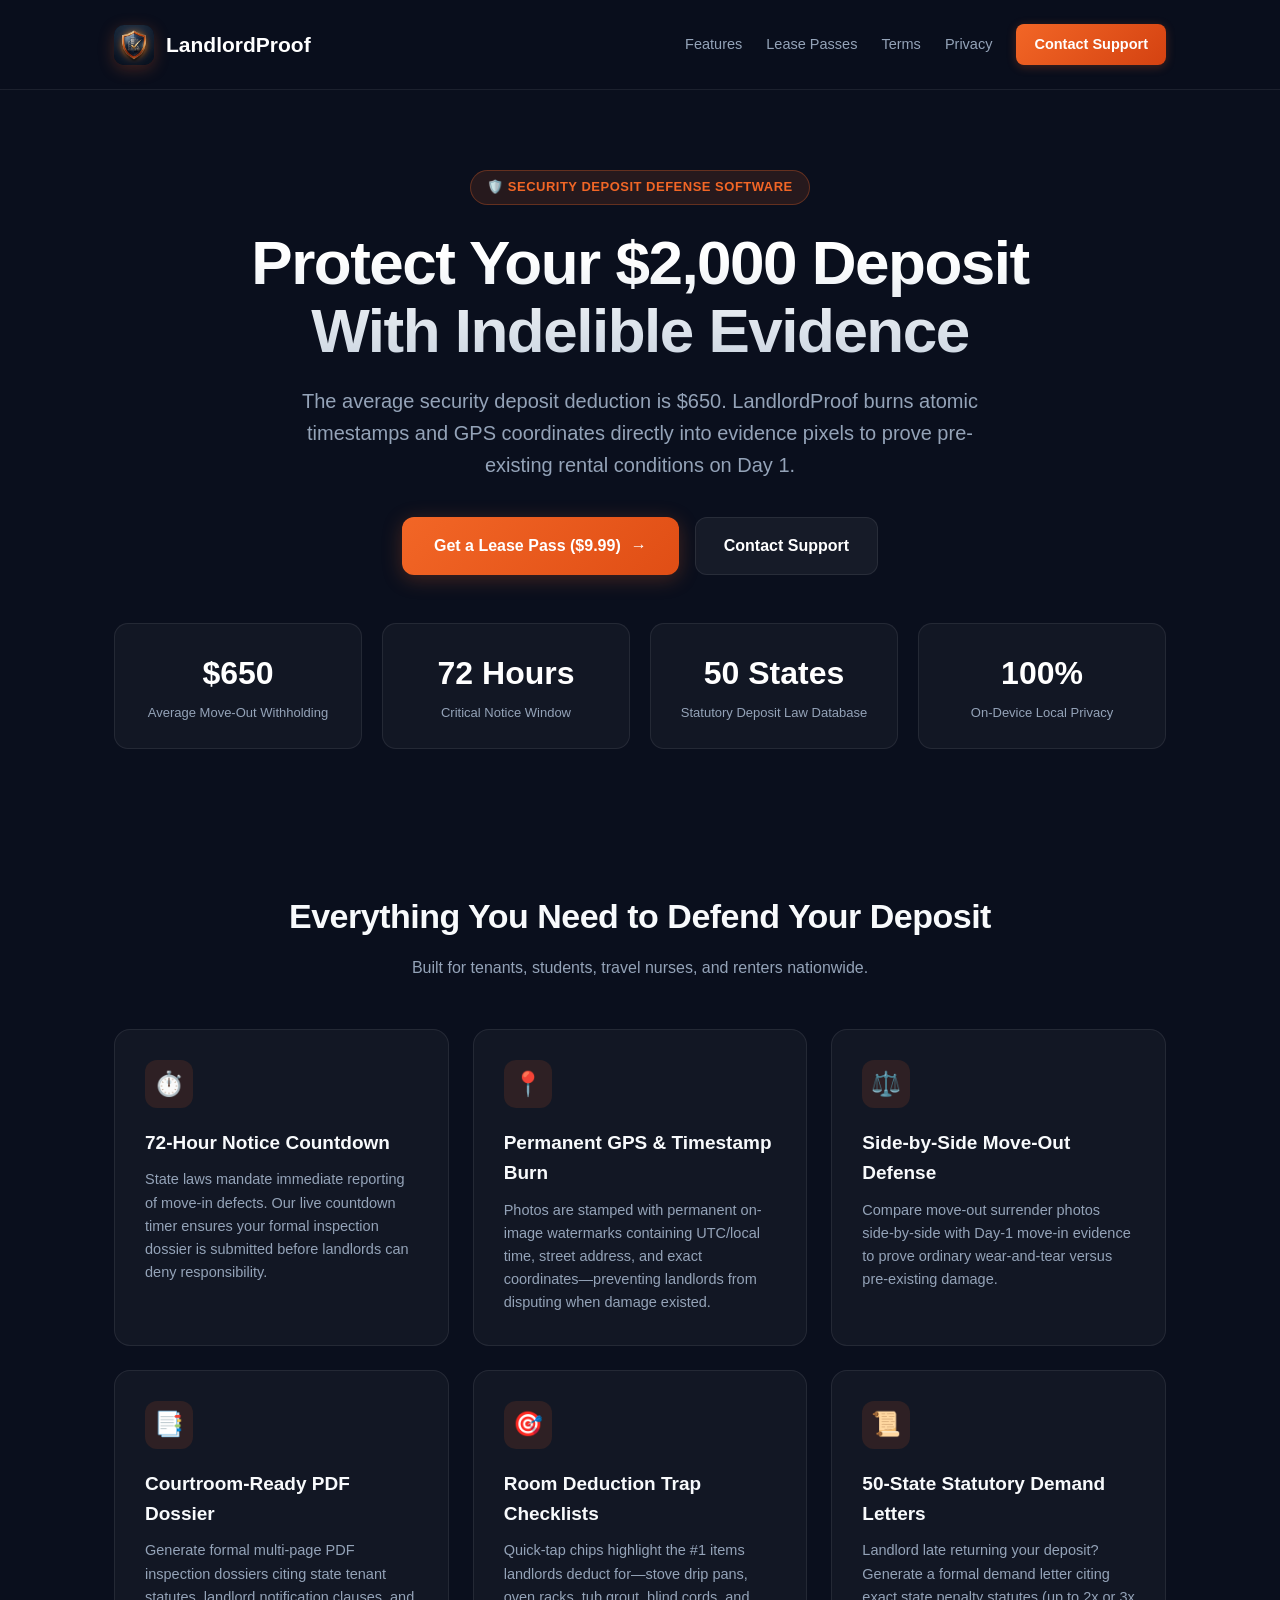
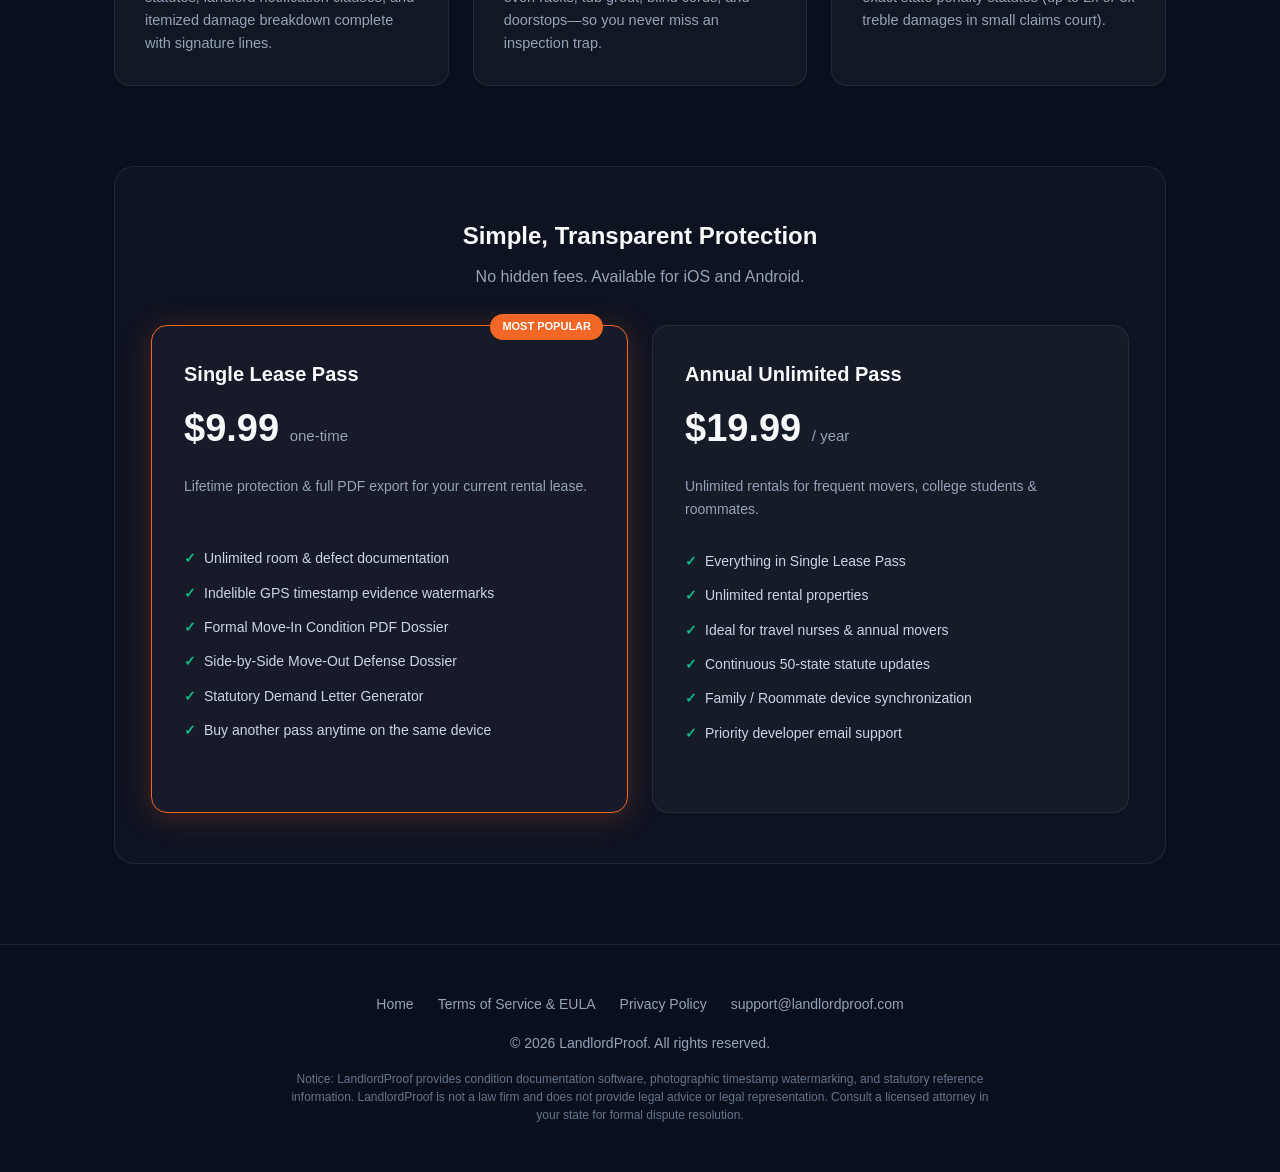
==== index.html @ 370326ea "Launch official LandlordProof website, legal privacy policy, terms of service, and CNAME" ====
<!DOCTYPE html>
<html lang="en">
<head>
  <meta charset="UTF-8">
  <meta name="viewport" content="width=device-width, initial-scale=1.0">
  <title>LandlordProof • Move-In & Move-Out Evidence Vault for Tenants</title>
  <meta name="description" content="Protect your security deposit with tamper-verified GPS timestamp evidence photos, 50-state statutory demand letters, and courtroom-ready PDF dossiers.">
  <link rel="icon" type="image/png" href="assets/icon.png">
  <style>
    :root {
      --bg: #0A0F1D;
      --card-bg: rgba(255, 255, 255, 0.035);
      --card-border: rgba(255, 255, 255, 0.08);
      --accent: #F26626;
      --accent-glow: rgba(242, 102, 38, 0.25);
      --gold: #F59E0B;
      --success: #10B981;
      --text: #F8FAFC;
      --text-muted: #94A3B8;
    }
    * { box-sizing: border-box; margin: 0; padding: 0; }
    body {
      font-family: -apple-system, BlinkMacSystemFont, "Segoe UI", Roboto, Helvetica, Arial, sans-serif;
      background: var(--bg);
      color: var(--text);
      line-height: 1.6;
      min-height: 100vh;
      overflow-x: hidden;
    }
    .container { max-width: 1100px; margin: 0 auto; padding: 0 24px; }
    
    /* Navigation */
    header {
      padding: 24px 0;
      border-bottom: 1px solid var(--card-border);
      position: sticky;
      top: 0;
      background: rgba(10, 15, 29, 0.85);
      backdrop-filter: blur(16px);
      z-index: 100;
    }
    .nav { display: flex; align-items: center; justify-content: space-between; }
    .logo-container { display: flex; align-items: center; gap: 12px; text-decoration: none; color: #fff; font-weight: 800; font-size: 21px; }
    .logo-img { width: 40px; height: 40px; border-radius: 10px; box-shadow: 0 4px 16px var(--accent-glow); }
    .nav-links { display: flex; align-items: center; gap: 24px; }
    .nav-links a { color: var(--text-muted); text-decoration: none; font-size: 14.5px; font-weight: 500; transition: color 0.2s; }
    .nav-links a:hover { color: #fff; }
    .nav-cta {
      background: linear-gradient(135deg, var(--accent), #D44211);
      color: #fff !important;
      padding: 9px 18px;
      border-radius: 8px;
      font-weight: 700 !important;
      box-shadow: 0 2px 10px var(--accent-glow);
    }
    
    /* Hero */
    .hero {
      padding: 80px 0 60px;
      text-align: center;
      position: relative;
    }
    .hero-badge {
      display: inline-flex;
      align-items: center;
      gap: 8px;
      background: rgba(242, 102, 38, 0.12);
      border: 1px solid rgba(242, 102, 38, 0.3);
      color: var(--accent);
      padding: 6px 16px;
      border-radius: 20px;
      font-size: 13px;
      font-weight: 700;
      margin-bottom: 24px;
      text-transform: uppercase;
      letter-spacing: 0.5px;
    }
    .hero h1 {
      font-size: clamp(38px, 6vw, 62px);
      font-weight: 900;
      line-height: 1.1;
      letter-spacing: -1.5px;
      max-width: 860px;
      margin: 0 auto 20px;
      background: linear-gradient(180deg, #FFFFFF 20%, #CBD5E1 100%);
      -webkit-background-clip: text;
      -webkit-text-fill-color: transparent;
    }
    .hero p {
      font-size: clamp(17px, 2.5vw, 20px);
      color: var(--text-muted);
      max-width: 680px;
      margin: 0 auto 36px;
    }
    .hero-actions {
      display: flex;
      justify-content: center;
      gap: 16px;
      flex-wrap: wrap;
      margin-bottom: 48px;
    }
    .btn-primary {
      background: linear-gradient(135deg, var(--accent), #E04E15);
      color: #fff;
      padding: 15px 32px;
      border-radius: 12px;
      font-size: 16px;
      font-weight: 700;
      text-decoration: none;
      box-shadow: 0 4px 20px var(--accent-glow);
      display: inline-flex;
      align-items: center;
      gap: 10px;
      transition: transform 0.2s, box-shadow 0.2s;
    }
    .btn-primary:hover {
      transform: translateY(-2px);
      box-shadow: 0 6px 24px rgba(242, 102, 38, 0.4);
    }
    .btn-secondary {
      background: rgba(255, 255, 255, 0.05);
      border: 1px solid var(--card-border);
      color: #fff;
      padding: 15px 28px;
      border-radius: 12px;
      font-size: 16px;
      font-weight: 600;
      text-decoration: none;
      display: inline-flex;
      align-items: center;
      gap: 10px;
      transition: background 0.2s;
    }
    .btn-secondary:hover { background: rgba(255, 255, 255, 0.08); }
    
    /* Stats Bar */
    .stats-bar {
      display: grid;
      grid-template-columns: repeat(auto-fit, minmax(220px, 1fr));
      gap: 20px;
      margin: 40px 0 80px;
    }
    .stat-card {
      background: var(--card-bg);
      border: 1px solid var(--card-border);
      padding: 24px;
      border-radius: 14px;
      text-align: center;
    }
    .stat-num { font-size: 32px; font-weight: 800; color: #fff; margin-bottom: 4px; }
    .stat-label { font-size: 13px; color: var(--text-muted); }
    
    /* Features Grid */
    .section-title {
      text-align: center;
      margin-bottom: 48px;
    }
    .section-title h2 {
      font-size: 34px;
      font-weight: 800;
      margin-bottom: 12px;
      letter-spacing: -0.5px;
    }
    .section-title p {
      color: var(--text-muted);
      font-size: 16px;
      max-width: 600px;
      margin: 0 auto;
    }
    
    .grid {
      display: grid;
      grid-template-columns: repeat(auto-fit, minmax(320px, 1fr));
      gap: 24px;
      margin-bottom: 80px;
    }
    .card {
      background: var(--card-bg);
      border: 1px solid var(--card-border);
      border-radius: 16px;
      padding: 30px;
      position: relative;
      transition: border-color 0.2s, transform 0.2s;
    }
    .card:hover {
      border-color: rgba(242, 102, 38, 0.3);
      transform: translateY(-2px);
    }
    .card-icon {
      width: 48px;
      height: 48px;
      border-radius: 12px;
      background: rgba(242, 102, 38, 0.12);
      color: var(--accent);
      display: flex;
      align-items: center;
      justify-content: center;
      font-size: 24px;
      margin-bottom: 20px;
    }
    .card h3 { font-size: 19px; font-weight: 700; margin-bottom: 10px; }
    .card p { color: var(--text-muted); font-size: 14.5px; line-height: 1.6; }

    /* Comparison Table */
    .pricing-section {
      background: rgba(255, 255, 255, 0.02);
      border: 1px solid var(--card-border);
      border-radius: 20px;
      padding: 50px 36px;
      margin-bottom: 80px;
      text-align: center;
    }
    .pricing-grid {
      display: grid;
      grid-template-columns: repeat(auto-fit, minmax(280px, 1fr));
      gap: 24px;
      margin-top: 36px;
      text-align: left;
    }
    .pricing-card {
      background: var(--card-bg);
      border: 1px solid var(--card-border);
      border-radius: 16px;
      padding: 32px;
      display: flex;
      flex-direction: column;
    }
    .pricing-card.featured {
      border-color: var(--accent);
      box-shadow: 0 4px 30px var(--accent-glow);
      position: relative;
    }
    .pricing-badge {
      position: absolute;
      top: -12px;
      right: 24px;
      background: var(--accent);
      color: #fff;
      font-size: 11px;
      font-weight: 800;
      padding: 4px 12px;
      border-radius: 20px;
      text-transform: uppercase;
    }
    .pricing-title { font-size: 20px; font-weight: 700; margin-bottom: 8px; }
    .pricing-price { font-size: 38px; font-weight: 900; margin-bottom: 16px; }
    .pricing-price span { font-size: 15px; color: var(--text-muted); font-weight: 500; }
    .pricing-desc { color: var(--text-muted); font-size: 14px; margin-bottom: 24px; min-height: 42px; }
    .pricing-features { list-style: none; margin-bottom: 30px; flex-grow: 1; }
    .pricing-features li { padding: 6px 0; font-size: 14px; display: flex; align-items: center; gap: 8px; color: #CBD5E1; }
    .pricing-features li::before { content: "✓"; color: var(--success); font-weight: 800; }

    /* Footer */
    footer {
      border-top: 1px solid var(--card-border);
      padding: 48px 0;
      color: var(--text-muted);
      font-size: 14px;
      text-align: center;
    }
    .footer-links { display: flex; justify-content: center; gap: 24px; margin-bottom: 16px; flex-wrap: wrap; }
    .footer-links a { color: var(--text-muted); text-decoration: none; transition: color 0.2s; }
    .footer-links a:hover { color: #fff; }
    .legal-notice { font-size: 12px; max-width: 700px; margin: 16px auto 0; line-height: 1.5; color: #64748B; }
  </style>
</head>
<body>

  <!-- Navigation -->
  <header>
    <div class="container nav">
      <a href="/" class="logo-container">
        <img src="assets/icon.png" alt="LandlordProof Logo" class="logo-img">
        <span>LandlordProof</span>
      </a>
      <div class="nav-links">
        <a href="#features">Features</a>
        <a href="#passes">Lease Passes</a>
        <a href="terms.html">Terms</a>
        <a href="privacy.html">Privacy</a>
        <a href="mailto:support@landlordproof.com" class="nav-cta">Contact Support</a>
      </div>
    </div>
  </header>

  <!-- Hero Section -->
  <section class="hero">
    <div class="container">
      <div class="hero-badge">🛡️ Security Deposit Defense Software</div>
      <h1>Protect Your $2,000 Deposit With Indelible Evidence</h1>
      <p>The average security deposit deduction is $650. LandlordProof burns atomic timestamps and GPS coordinates directly into evidence pixels to prove pre-existing rental conditions on Day 1.</p>
      
      <div class="hero-actions">
        <a href="#passes" class="btn-primary">
          <span>Get a Lease Pass ($9.99)</span>
          <span>→</span>
        </a>
        <a href="mailto:support@landlordproof.com" class="btn-secondary">
          <span>Contact Support</span>
        </a>
      </div>

      <!-- Quick Stats -->
      <div class="stats-bar">
        <div class="stat-card">
          <div class="stat-num">$650</div>
          <div class="stat-label">Average Move-Out Withholding</div>
        </div>
        <div class="stat-card">
          <div class="stat-num">72 Hours</div>
          <div class="stat-label">Critical Notice Window</div>
        </div>
        <div class="stat-card">
          <div class="stat-num">50 States</div>
          <div class="stat-label">Statutory Deposit Law Database</div>
        </div>
        <div class="stat-card">
          <div class="stat-num">100%</div>
          <div class="stat-label">On-Device Local Privacy</div>
        </div>
      </div>
    </div>
  </section>

  <!-- Core Features -->
  <section class="container" id="features">
    <div class="section-title">
      <h2>Everything You Need to Defend Your Deposit</h2>
      <p>Built for tenants, students, travel nurses, and renters nationwide.</p>
    </div>

    <div class="grid">
      <div class="card">
        <div class="card-icon">⏱️</div>
        <h3>72-Hour Notice Countdown</h3>
        <p>State laws mandate immediate reporting of move-in defects. Our live countdown timer ensures your formal inspection dossier is submitted before landlords can deny responsibility.</p>
      </div>

      <div class="card">
        <div class="card-icon">📍</div>
        <h3>Permanent GPS & Timestamp Burn</h3>
        <p>Photos are stamped with permanent on-image watermarks containing UTC/local time, street address, and exact coordinates—preventing landlords from disputing when damage existed.</p>
      </div>

      <div class="card">
        <div class="card-icon">⚖️</div>
        <h3>Side-by-Side Move-Out Defense</h3>
        <p>Compare move-out surrender photos side-by-side with Day-1 move-in evidence to prove ordinary wear-and-tear versus pre-existing damage.</p>
      </div>

      <div class="card">
        <div class="card-icon">📑</div>
        <h3>Courtroom-Ready PDF Dossier</h3>
        <p>Generate formal multi-page PDF inspection dossiers citing state tenant statutes, landlord notification clauses, and itemized damage breakdown complete with signature lines.</p>
      </div>

      <div class="card">
        <div class="card-icon">🎯</div>
        <h3>Room Deduction Trap Checklists</h3>
        <p>Quick-tap chips highlight the #1 items landlords deduct for—stove drip pans, oven racks, tub grout, blind cords, and doorstops—so you never miss an inspection trap.</p>
      </div>

      <div class="card">
        <div class="card-icon">📜</div>
        <h3>50-State Statutory Demand Letters</h3>
        <p>Landlord late returning your deposit? Generate a formal demand letter citing exact state penalty statutes (up to 2x or 3x treble damages in small claims court).</p>
      </div>
    </div>
  </section>

  <!-- Lease Passes Section -->
  <section class="container" id="passes">
    <div class="pricing-section">
      <h2>Simple, Transparent Protection</h2>
      <p style="color: var(--text-muted); margin-top: 8px;">No hidden fees. Available for iOS and Android.</p>

      <div class="pricing-grid">
        <!-- Single Lease Pass -->
        <div class="pricing-card featured">
          <div class="pricing-badge">Most Popular</div>
          <div class="pricing-title">Single Lease Pass</div>
          <div class="pricing-price">$9.99 <span>one-time</span></div>
          <div class="pricing-desc">Lifetime protection & full PDF export for your current rental lease.</div>
          <ul class="pricing-features">
            <li>Unlimited room & defect documentation</li>
            <li>Indelible GPS timestamp evidence watermarks</li>
            <li>Formal Move-In Condition PDF Dossier</li>
            <li>Side-by-Side Move-Out Defense Dossier</li>
            <li>Statutory Demand Letter Generator</li>
            <li>Buy another pass anytime on the same device</li>
          </ul>
        </div>

        <!-- Annual Pass -->
        <div class="pricing-card">
          <div class="pricing-title">Annual Unlimited Pass</div>
          <div class="pricing-price">$19.99 <span>/ year</span></div>
          <div class="pricing-desc">Unlimited rentals for frequent movers, college students & roommates.</div>
          <ul class="pricing-features">
            <li>Everything in Single Lease Pass</li>
            <li>Unlimited rental properties</li>
            <li>Ideal for travel nurses & annual movers</li>
            <li>Continuous 50-state statute updates</li>
            <li>Family / Roommate device synchronization</li>
            <li>Priority developer email support</li>
          </ul>
        </div>
      </div>
    </div>
  </section>

  <!-- Footer -->
  <footer>
    <div class="container">
      <div class="footer-links">
        <a href="/">Home</a>
        <a href="terms.html">Terms of Service & EULA</a>
        <a href="privacy.html">Privacy Policy</a>
        <a href="mailto:support@landlordproof.com">support@landlordproof.com</a>
      </div>
      <p>&copy; 2026 LandlordProof. All rights reserved.</p>
      <p class="legal-notice">
        Notice: LandlordProof provides condition documentation software, photographic timestamp watermarking, and statutory reference information. LandlordProof is not a law firm and does not provide legal advice or legal representation. Consult a licensed attorney in your state for formal dispute resolution.
      </p>
    </div>
  </footer>

</body>
</html>
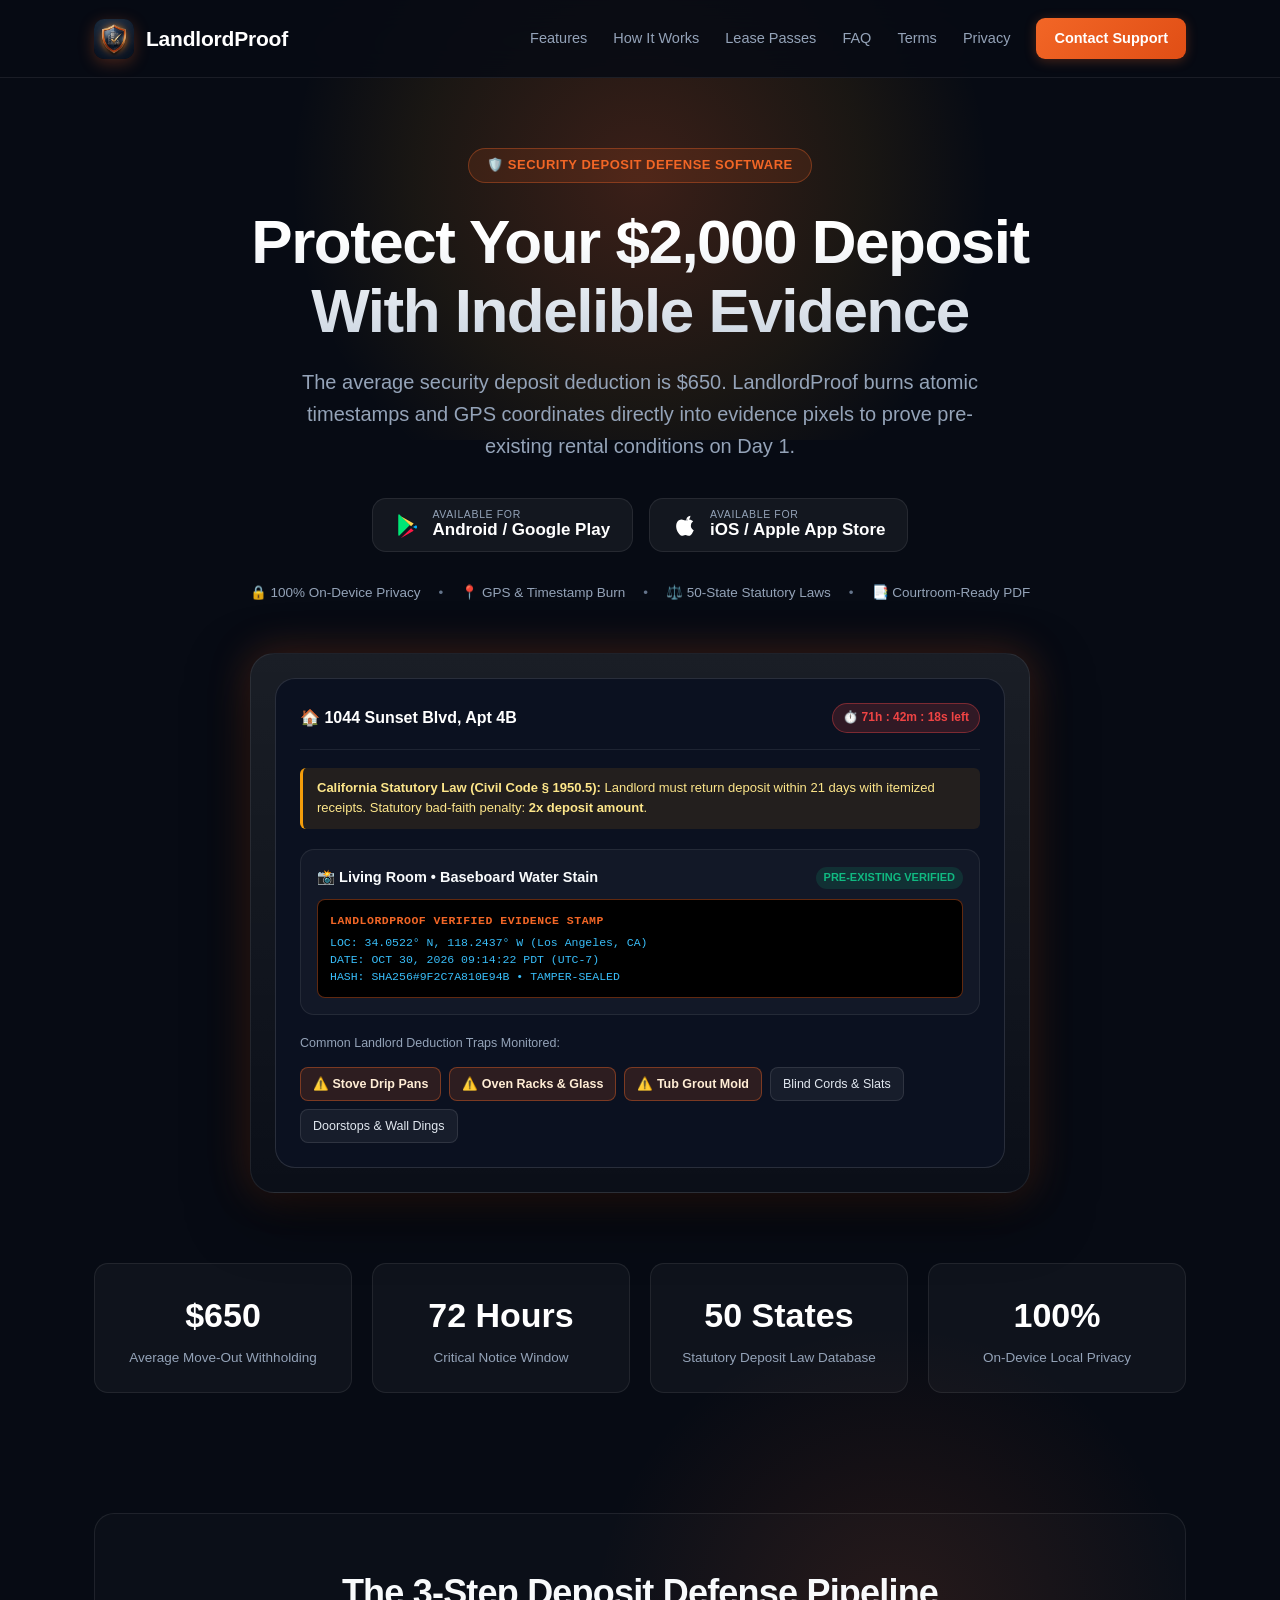
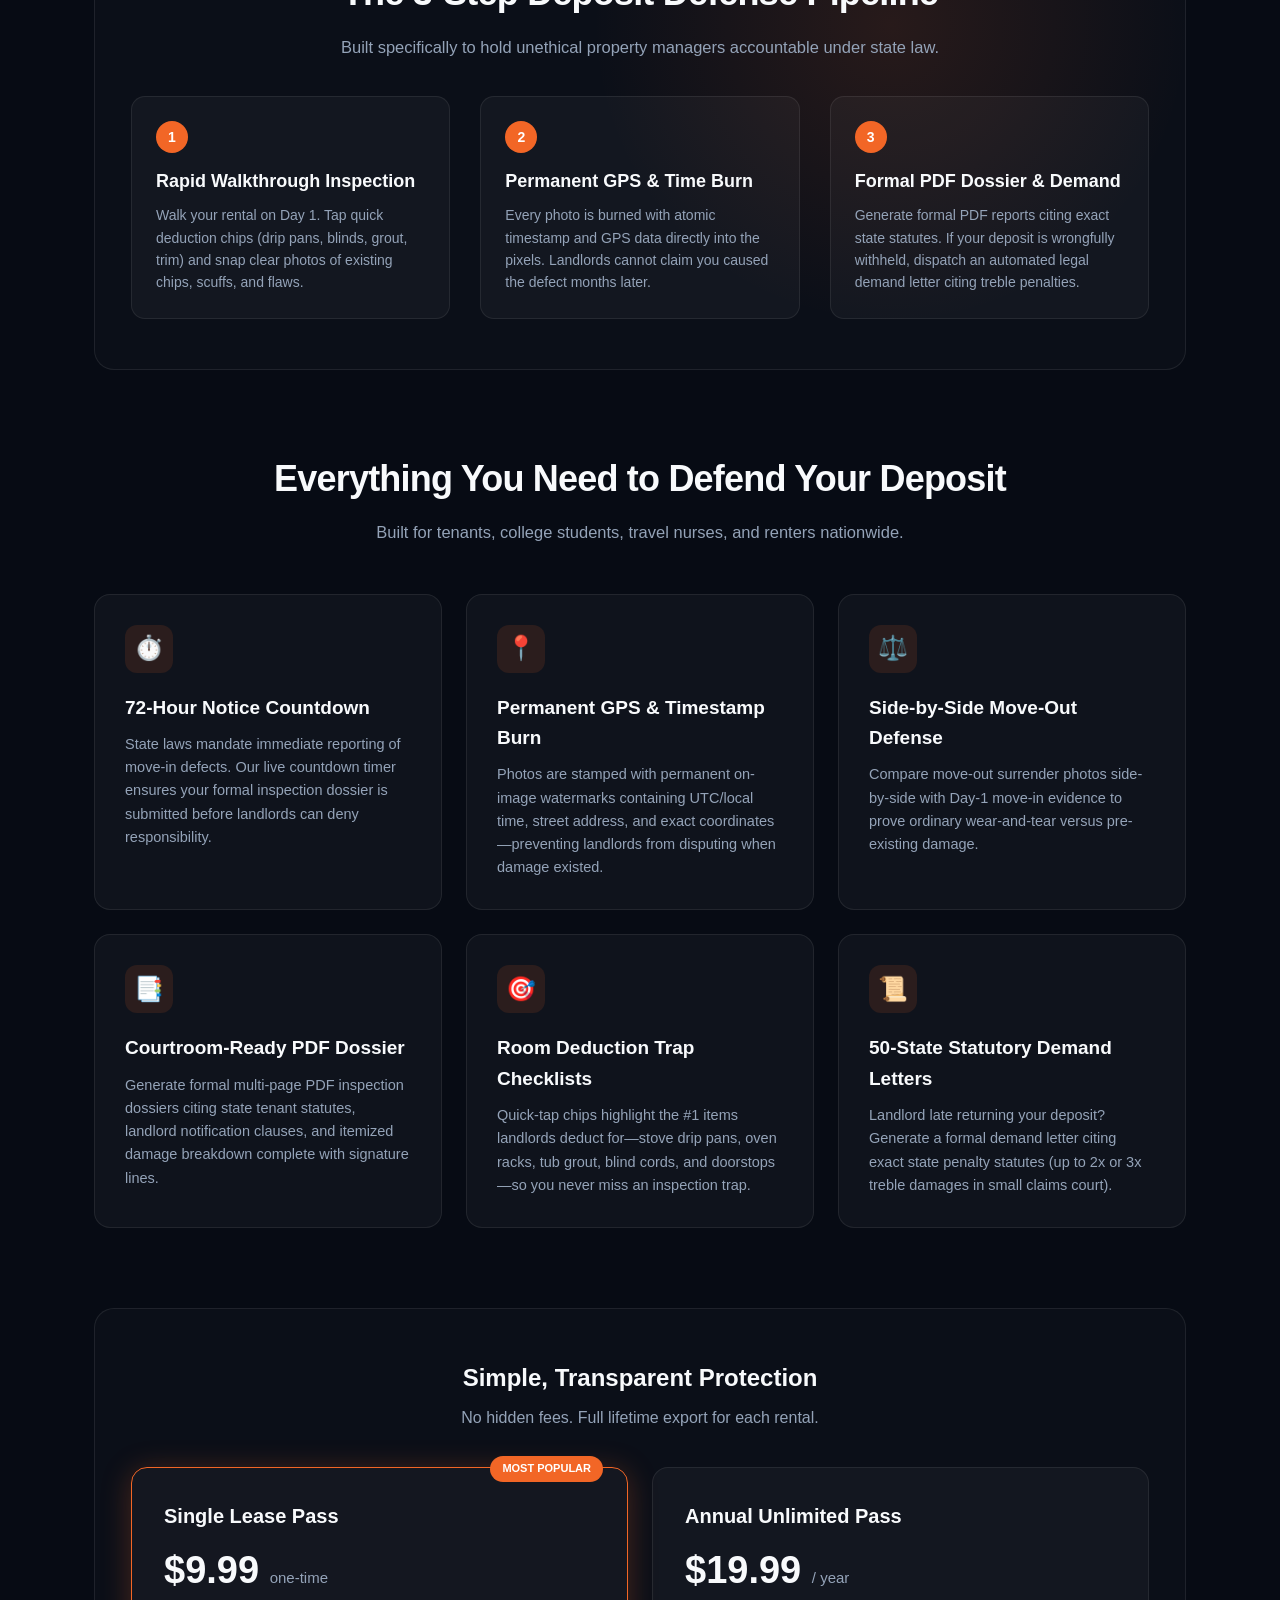
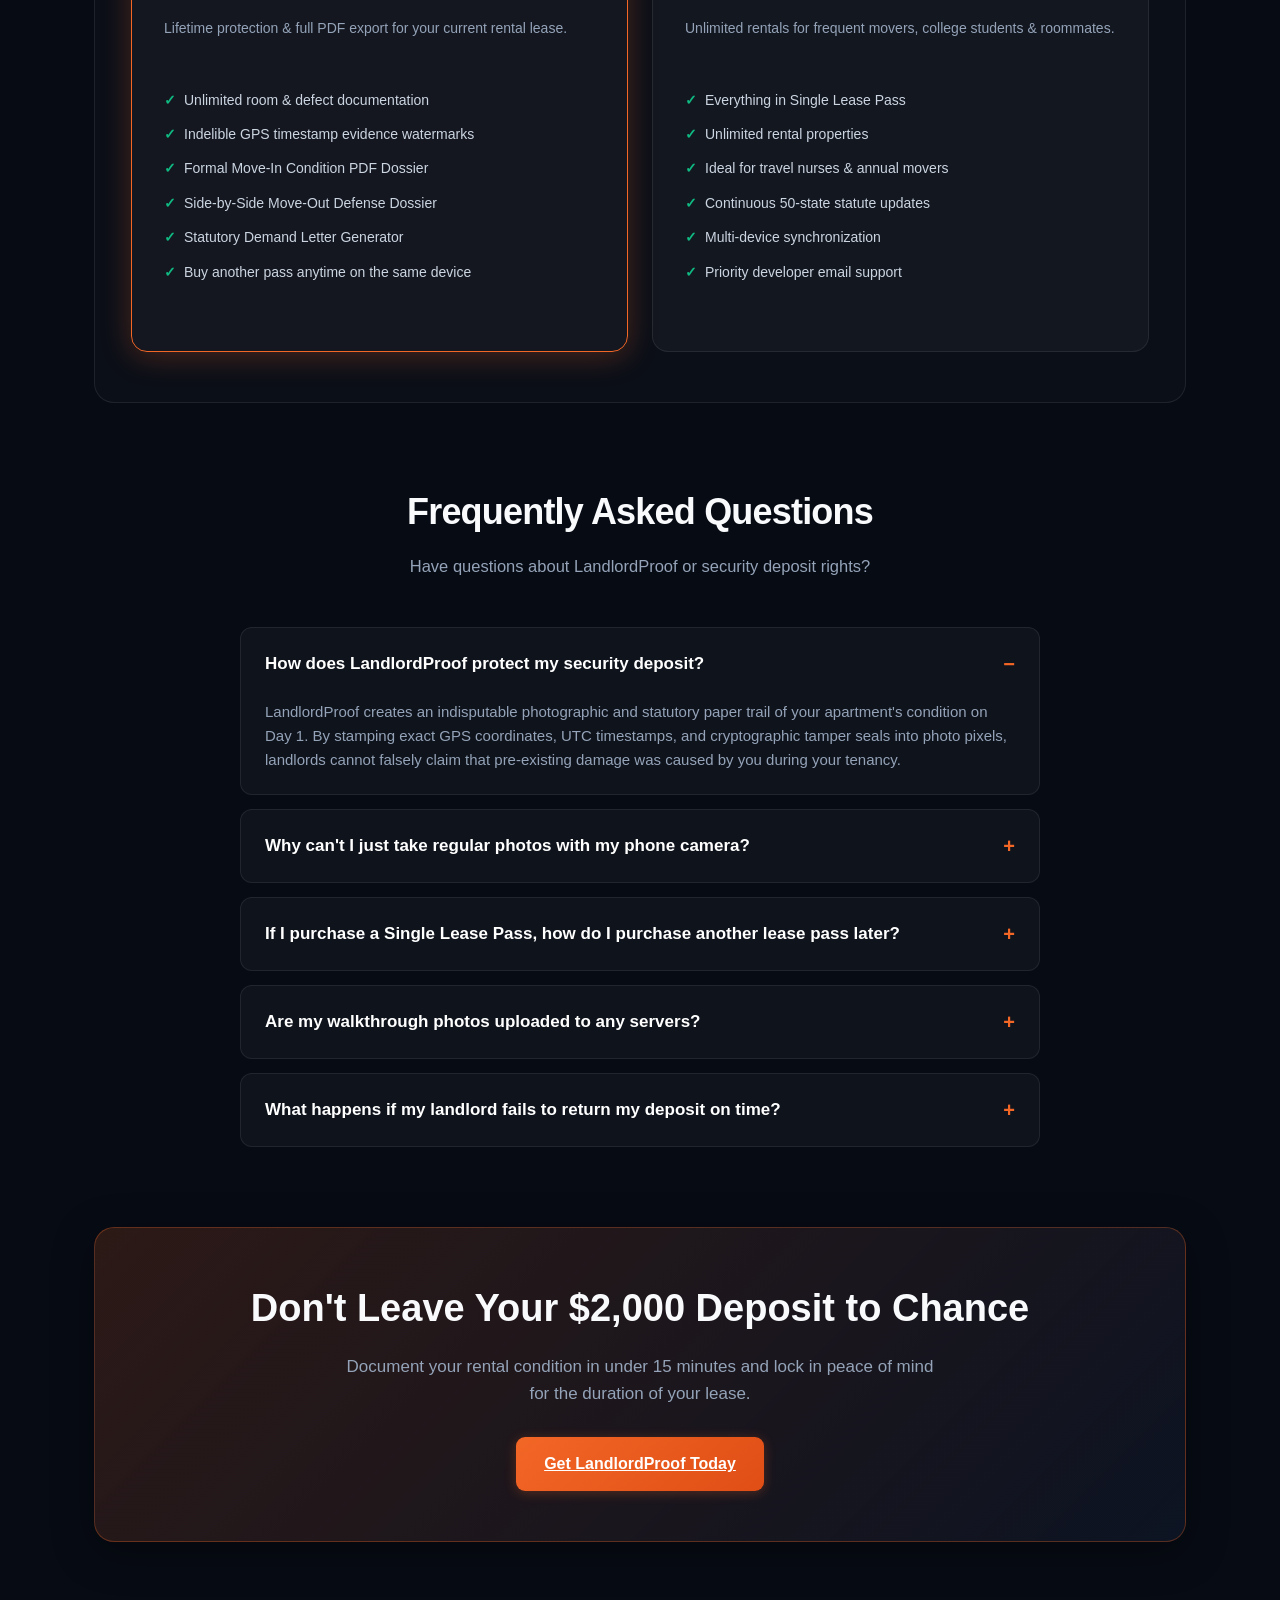
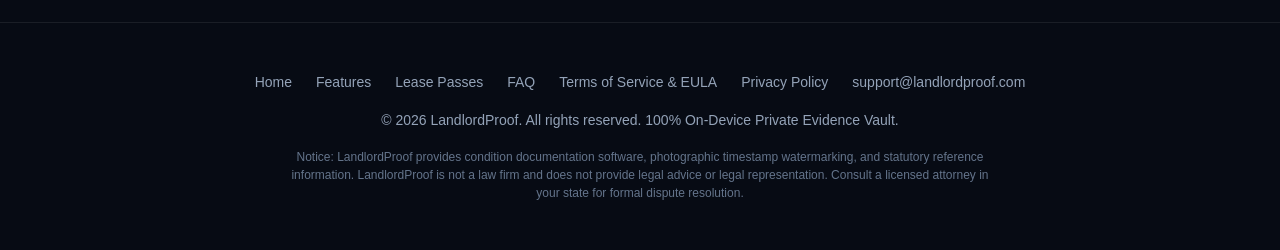
==== commit 4f0d644a: "Elevate LandlordProof website with interactive CSS app showcase, FAQ, and store actions" ====
--- a/index.html
+++ b/index.html
@@ -6,19 +6,34 @@
   <title>LandlordProof • Move-In & Move-Out Evidence Vault for Tenants</title>
   <meta name="description" content="Protect your security deposit with tamper-verified GPS timestamp evidence photos, 50-state statutory demand letters, and courtroom-ready PDF dossiers.">
   <link rel="icon" type="image/png" href="assets/icon.png">
+  
+  <!-- Open Graph / Meta -->
+  <meta property="og:type" content="website">
+  <meta property="og:url" content="https://landlordproof.com/">
+  <meta property="og:title" content="LandlordProof • Move-In & Move-Out Evidence Vault for Tenants">
+  <meta property="og:description" content="Protect your security deposit with tamper-verified GPS timestamp evidence photos, 50-state statutory demand letters, and courtroom-ready PDF dossiers.">
+  <meta property="og:image" content="https://landlordproof.com/assets/icon.png">
+
   <style>
     :root {
-      --bg: #0A0F1D;
+      --bg: #070B14;
+      --bg-surface: #0E1626;
       --card-bg: rgba(255, 255, 255, 0.035);
       --card-border: rgba(255, 255, 255, 0.08);
+      --card-border-hover: rgba(242, 102, 38, 0.4);
       --accent: #F26626;
-      --accent-glow: rgba(242, 102, 38, 0.25);
+      --accent-hover: #E04E15;
+      --accent-glow: rgba(242, 102, 38, 0.28);
       --gold: #F59E0B;
       --success: #10B981;
       --text: #F8FAFC;
       --text-muted: #94A3B8;
-    }
+      --text-dim: #64748B;
+    }
+
     * { box-sizing: border-box; margin: 0; padding: 0; }
+    html { scroll-behavior: smooth; }
+
     body {
       font-family: -apple-system, BlinkMacSystemFont, "Segoe UI", Roboto, Helvetica, Arial, sans-serif;
       background: var(--bg);
@@ -27,119 +42,340 @@
       min-height: 100vh;
       overflow-x: hidden;
     }
-    .container { max-width: 1100px; margin: 0 auto; padding: 0 24px; }
-    
+
+    /* Ambient Background Glows */
+    .ambient-glow-1 {
+      position: absolute;
+      top: -80px;
+      left: 50%;
+      transform: translateX(-50%);
+      width: 850px;
+      height: 520px;
+      background: radial-gradient(circle, rgba(242, 102, 38, 0.22) 0%, rgba(245, 158, 11, 0.08) 45%, transparent 70%);
+      pointer-events: none;
+      z-index: 0;
+    }
+
+    .ambient-glow-2 {
+      position: absolute;
+      top: 1300px;
+      right: 5%;
+      width: 650px;
+      height: 650px;
+      background: radial-gradient(circle, rgba(242, 102, 38, 0.12) 0%, transparent 65%);
+      pointer-events: none;
+      z-index: 0;
+    }
+
+    .container {
+      max-width: 1140px;
+      margin: 0 auto;
+      padding: 0 24px;
+      position: relative;
+      z-index: 1;
+    }
+
     /* Navigation */
     header {
-      padding: 24px 0;
+      padding: 18px 0;
       border-bottom: 1px solid var(--card-border);
       position: sticky;
       top: 0;
-      background: rgba(10, 15, 29, 0.85);
+      background: rgba(7, 11, 20, 0.88);
       backdrop-filter: blur(16px);
+      -webkit-backdrop-filter: blur(16px);
       z-index: 100;
-    }
-    .nav { display: flex; align-items: center; justify-content: space-between; }
-    .logo-container { display: flex; align-items: center; gap: 12px; text-decoration: none; color: #fff; font-weight: 800; font-size: 21px; }
-    .logo-img { width: 40px; height: 40px; border-radius: 10px; box-shadow: 0 4px 16px var(--accent-glow); }
-    .nav-links { display: flex; align-items: center; gap: 24px; }
-    .nav-links a { color: var(--text-muted); text-decoration: none; font-size: 14.5px; font-weight: 500; transition: color 0.2s; }
-    .nav-links a:hover { color: #fff; }
+      transition: all 0.2s ease;
+    }
+
+    .nav {
+      display: flex;
+      align-items: center;
+      justify-content: space-between;
+    }
+
+    .logo-container {
+      display: flex;
+      align-items: center;
+      gap: 12px;
+      text-decoration: none;
+      color: #fff;
+      font-weight: 800;
+      font-size: 21px;
+      letter-spacing: -0.01em;
+    }
+
+    .logo-img {
+      width: 40px;
+      height: 40px;
+      border-radius: 10px;
+      box-shadow: 0 4px 16px var(--accent-glow);
+    }
+
+    .nav-links {
+      display: flex;
+      align-items: center;
+      gap: 26px;
+    }
+
+    .nav-links a {
+      color: var(--text-muted);
+      text-decoration: none;
+      font-size: 14.5px;
+      font-weight: 500;
+      transition: color 0.2s;
+    }
+
+    .nav-links a:hover {
+      color: #fff;
+    }
+
     .nav-cta {
-      background: linear-gradient(135deg, var(--accent), #D44211);
+      background: linear-gradient(135deg, var(--accent), var(--accent-hover));
       color: #fff !important;
       padding: 9px 18px;
-      border-radius: 8px;
+      border-radius: 9px;
       font-weight: 700 !important;
-      box-shadow: 0 2px 10px var(--accent-glow);
-    }
-    
+      font-size: 14px;
+      box-shadow: 0 2px 12px var(--accent-glow);
+      transition: transform 0.2s, box-shadow 0.2s;
+    }
+
+    .nav-cta:hover {
+      transform: translateY(-1px);
+      box-shadow: 0 4px 16px rgba(242, 102, 38, 0.45);
+    }
+
     /* Hero */
     .hero {
-      padding: 80px 0 60px;
+      padding: 70px 0 50px;
       text-align: center;
       position: relative;
     }
+
     .hero-badge {
       display: inline-flex;
       align-items: center;
       gap: 8px;
       background: rgba(242, 102, 38, 0.12);
-      border: 1px solid rgba(242, 102, 38, 0.3);
+      border: 1px solid rgba(242, 102, 38, 0.35);
       color: var(--accent);
-      padding: 6px 16px;
-      border-radius: 20px;
+      padding: 6px 18px;
+      border-radius: 30px;
       font-size: 13px;
       font-weight: 700;
       margin-bottom: 24px;
       text-transform: uppercase;
       letter-spacing: 0.5px;
     }
+
     .hero h1 {
-      font-size: clamp(38px, 6vw, 62px);
+      font-size: clamp(36px, 5.8vw, 62px);
       font-weight: 900;
-      line-height: 1.1;
+      line-height: 1.12;
       letter-spacing: -1.5px;
-      max-width: 860px;
+      max-width: 880px;
       margin: 0 auto 20px;
       background: linear-gradient(180deg, #FFFFFF 20%, #CBD5E1 100%);
       -webkit-background-clip: text;
       -webkit-text-fill-color: transparent;
     }
+
     .hero p {
-      font-size: clamp(17px, 2.5vw, 20px);
-      color: var(--text-muted);
-      max-width: 680px;
+      font-size: clamp(17px, 2.3vw, 20px);
+      color: var(--text-muted);
+      max-width: 700px;
       margin: 0 auto 36px;
     }
+
+    /* Store Buttons */
     .hero-actions {
       display: flex;
       justify-content: center;
       gap: 16px;
       flex-wrap: wrap;
-      margin-bottom: 48px;
-    }
-    .btn-primary {
-      background: linear-gradient(135deg, var(--accent), #E04E15);
+      margin-bottom: 30px;
+    }
+
+    .btn-store {
+      display: inline-flex;
+      align-items: center;
+      gap: 12px;
+      background: rgba(255, 255, 255, 0.05);
+      border: 1.5px solid var(--card-border);
+      border-radius: 14px;
+      padding: 10px 22px;
       color: #fff;
-      padding: 15px 32px;
-      border-radius: 12px;
+      text-decoration: none;
+      transition: all 0.2s ease;
+    }
+
+    .btn-store:hover {
+      border-color: var(--accent);
+      transform: translateY(-2px);
+      background: rgba(242, 102, 38, 0.08);
+      box-shadow: 0 8px 24px rgba(242, 102, 38, 0.25);
+    }
+
+    .btn-store svg {
+      width: 26px;
+      height: 26px;
+      flex-shrink: 0;
+    }
+
+    .btn-store .btn-text {
+      text-align: left;
+    }
+
+    .btn-store .btn-sub {
+      font-size: 10.5px;
+      text-transform: uppercase;
+      letter-spacing: 0.06em;
+      color: var(--text-muted);
+      display: block;
+      line-height: 1.1;
+    }
+
+    .btn-store .btn-main {
+      font-size: 17px;
+      font-weight: 700;
+      line-height: 1.2;
+      display: block;
+    }
+
+    .trust-badges {
+      display: flex;
+      justify-content: center;
+      align-items: center;
+      gap: 18px;
+      flex-wrap: wrap;
+      font-size: 13.5px;
+      color: var(--text-muted);
+      margin-bottom: 50px;
+    }
+
+    .trust-badges span.dot {
+      color: var(--text-dim);
+    }
+
+    /* Interactive CSS Phone Mockup */
+    .mockup-wrapper {
+      max-width: 780px;
+      margin: 0 auto 70px;
+      background: linear-gradient(180deg, rgba(255, 255, 255, 0.08) 0%, rgba(255, 255, 255, 0.02) 100%);
+      border: 1px solid var(--card-border);
+      border-radius: 24px;
+      padding: 24px;
+      box-shadow: 0 20px 60px rgba(0, 0, 0, 0.6), 0 0 40px var(--accent-glow);
+    }
+
+    .phone-container {
+      background: #0B1120;
+      border: 1px solid rgba(255, 255, 255, 0.12);
+      border-radius: 20px;
+      padding: 24px;
+      text-align: left;
+    }
+
+    .phone-header {
+      display: flex;
+      justify-content: space-between;
+      align-items: center;
+      padding-bottom: 16px;
+      border-bottom: 1px solid rgba(255, 255, 255, 0.08);
+      margin-bottom: 18px;
+    }
+
+    .phone-title {
       font-size: 16px;
       font-weight: 700;
-      text-decoration: none;
-      box-shadow: 0 4px 20px var(--accent-glow);
+      color: #fff;
+      display: flex;
+      align-items: center;
+      gap: 8px;
+    }
+
+    .timer-badge {
+      background: rgba(239, 68, 68, 0.16);
+      border: 1px solid rgba(239, 68, 68, 0.4);
+      color: #EF4444;
+      font-size: 12px;
+      font-weight: 800;
+      padding: 4px 10px;
+      border-radius: 20px;
       display: inline-flex;
       align-items: center;
-      gap: 10px;
-      transition: transform 0.2s, box-shadow 0.2s;
-    }
-    .btn-primary:hover {
-      transform: translateY(-2px);
-      box-shadow: 0 6px 24px rgba(242, 102, 38, 0.4);
-    }
-    .btn-secondary {
+      gap: 6px;
+    }
+
+    .law-banner {
+      background: rgba(245, 158, 11, 0.1);
+      border-left: 3px solid var(--gold);
+      padding: 10px 14px;
+      border-radius: 6px;
+      font-size: 13px;
+      color: #FDE68A;
+      margin-bottom: 20px;
+    }
+
+    .evidence-card {
+      background: rgba(255, 255, 255, 0.03);
+      border: 1px solid rgba(255, 255, 255, 0.08);
+      border-radius: 14px;
+      padding: 16px;
+      margin-bottom: 18px;
+    }
+
+    .stamp-overlay {
+      background: #000;
+      border: 1px solid rgba(242, 102, 38, 0.4);
+      border-radius: 8px;
+      padding: 12px;
+      font-family: ui-monospace, "SF Mono", Menlo, Consolas, monospace;
+      font-size: 11.5px;
+      color: #38BDF8;
+      line-height: 1.5;
+    }
+
+    .stamp-overlay .stamp-title {
+      color: var(--accent);
+      font-weight: 800;
+      text-transform: uppercase;
+      letter-spacing: 0.5px;
+      margin-bottom: 4px;
+    }
+
+    .quick-chips {
+      display: flex;
+      flex-wrap: wrap;
+      gap: 8px;
+      margin-top: 14px;
+    }
+
+    .quick-chip {
       background: rgba(255, 255, 255, 0.05);
-      border: 1px solid var(--card-border);
-      color: #fff;
-      padding: 15px 28px;
-      border-radius: 12px;
-      font-size: 16px;
+      border: 1px solid rgba(255, 255, 255, 0.1);
+      padding: 6px 12px;
+      border-radius: 8px;
+      font-size: 12.5px;
+      color: #E2E8F0;
+    }
+
+    .quick-chip.warning {
+      background: rgba(242, 102, 38, 0.15);
+      border-color: rgba(242, 102, 38, 0.4);
+      color: #FFEDD5;
       font-weight: 600;
-      text-decoration: none;
-      display: inline-flex;
-      align-items: center;
-      gap: 10px;
-      transition: background 0.2s;
-    }
-    .btn-secondary:hover { background: rgba(255, 255, 255, 0.08); }
-    
+    }
+
     /* Stats Bar */
     .stats-bar {
       display: grid;
       grid-template-columns: repeat(auto-fit, minmax(220px, 1fr));
       gap: 20px;
-      margin: 40px 0 80px;
-    }
+      margin: 20px 0 70px;
+    }
+
     .stat-card {
       background: var(--card-bg);
       border: 1px solid var(--card-border);
@@ -147,33 +383,46 @@
       border-radius: 14px;
       text-align: center;
     }
-    .stat-num { font-size: 32px; font-weight: 800; color: #fff; margin-bottom: 4px; }
-    .stat-label { font-size: 13px; color: var(--text-muted); }
-    
+
+    .stat-num {
+      font-size: 34px;
+      font-weight: 900;
+      color: #fff;
+      margin-bottom: 4px;
+    }
+
+    .stat-label {
+      font-size: 13.5px;
+      color: var(--text-muted);
+    }
+
     /* Features Grid */
     .section-title {
       text-align: center;
       margin-bottom: 48px;
     }
+
     .section-title h2 {
-      font-size: 34px;
+      font-size: 36px;
       font-weight: 800;
       margin-bottom: 12px;
-      letter-spacing: -0.5px;
-    }
+      letter-spacing: -0.8px;
+    }
+
     .section-title p {
       color: var(--text-muted);
-      font-size: 16px;
-      max-width: 600px;
+      font-size: 16.5px;
+      max-width: 620px;
       margin: 0 auto;
     }
-    
+
     .grid {
       display: grid;
       grid-template-columns: repeat(auto-fit, minmax(320px, 1fr));
       gap: 24px;
       margin-bottom: 80px;
     }
+
     .card {
       background: var(--card-bg);
       border: 1px solid var(--card-border);
@@ -182,10 +431,12 @@
       position: relative;
       transition: border-color 0.2s, transform 0.2s;
     }
+
     .card:hover {
-      border-color: rgba(242, 102, 38, 0.3);
+      border-color: var(--card-border-hover);
       transform: translateY(-2px);
     }
+
     .card-icon {
       width: 48px;
       height: 48px;
@@ -198,10 +449,69 @@
       font-size: 24px;
       margin-bottom: 20px;
     }
-    .card h3 { font-size: 19px; font-weight: 700; margin-bottom: 10px; }
-    .card p { color: var(--text-muted); font-size: 14.5px; line-height: 1.6; }
-
-    /* Comparison Table */
+
+    .card h3 {
+      font-size: 19px;
+      font-weight: 700;
+      margin-bottom: 10px;
+    }
+
+    .card p {
+      color: var(--text-muted);
+      font-size: 14.5px;
+      line-height: 1.6;
+    }
+
+    /* Comparison / How It Works */
+    .steps-section {
+      background: rgba(255, 255, 255, 0.02);
+      border: 1px solid var(--card-border);
+      border-radius: 20px;
+      padding: 50px 36px;
+      margin-bottom: 80px;
+    }
+
+    .steps-grid {
+      display: grid;
+      grid-template-columns: repeat(auto-fit, minmax(280px, 1fr));
+      gap: 30px;
+      margin-top: 36px;
+    }
+
+    .step-box {
+      background: var(--card-bg);
+      border: 1px solid var(--card-border);
+      border-radius: 14px;
+      padding: 24px;
+      position: relative;
+    }
+
+    .step-num {
+      width: 32px;
+      height: 32px;
+      border-radius: 50%;
+      background: var(--accent);
+      color: #fff;
+      font-weight: 800;
+      display: flex;
+      align-items: center;
+      justify-content: center;
+      font-size: 14px;
+      margin-bottom: 14px;
+    }
+
+    .step-box h4 {
+      font-size: 18px;
+      font-weight: 700;
+      margin-bottom: 8px;
+    }
+
+    .step-box p {
+      font-size: 14px;
+      color: var(--text-muted);
+    }
+
+    /* Pricing Section */
     .pricing-section {
       background: rgba(255, 255, 255, 0.02);
       border: 1px solid var(--card-border);
@@ -210,6 +520,7 @@
       margin-bottom: 80px;
       text-align: center;
     }
+
     .pricing-grid {
       display: grid;
       grid-template-columns: repeat(auto-fit, minmax(280px, 1fr));
@@ -217,6 +528,7 @@
       margin-top: 36px;
       text-align: left;
     }
+
     .pricing-card {
       background: var(--card-bg);
       border: 1px solid var(--card-border);
@@ -225,11 +537,13 @@
       display: flex;
       flex-direction: column;
     }
+
     .pricing-card.featured {
       border-color: var(--accent);
       box-shadow: 0 4px 30px var(--accent-glow);
       position: relative;
     }
+
     .pricing-badge {
       position: absolute;
       top: -12px;
@@ -242,13 +556,129 @@
       border-radius: 20px;
       text-transform: uppercase;
     }
-    .pricing-title { font-size: 20px; font-weight: 700; margin-bottom: 8px; }
-    .pricing-price { font-size: 38px; font-weight: 900; margin-bottom: 16px; }
-    .pricing-price span { font-size: 15px; color: var(--text-muted); font-weight: 500; }
-    .pricing-desc { color: var(--text-muted); font-size: 14px; margin-bottom: 24px; min-height: 42px; }
-    .pricing-features { list-style: none; margin-bottom: 30px; flex-grow: 1; }
-    .pricing-features li { padding: 6px 0; font-size: 14px; display: flex; align-items: center; gap: 8px; color: #CBD5E1; }
-    .pricing-features li::before { content: "✓"; color: var(--success); font-weight: 800; }
+
+    .pricing-title {
+      font-size: 20px;
+      font-weight: 700;
+      margin-bottom: 8px;
+    }
+
+    .pricing-price {
+      font-size: 38px;
+      font-weight: 900;
+      margin-bottom: 16px;
+    }
+
+    .pricing-price span {
+      font-size: 15px;
+      color: var(--text-muted);
+      font-weight: 500;
+    }
+
+    .pricing-desc {
+      color: var(--text-muted);
+      font-size: 14px;
+      margin-bottom: 24px;
+      min-height: 42px;
+    }
+
+    .pricing-features {
+      list-style: none;
+      margin-bottom: 30px;
+      flex-grow: 1;
+    }
+
+    .pricing-features li {
+      padding: 6px 0;
+      font-size: 14px;
+      display: flex;
+      align-items: center;
+      gap: 8px;
+      color: #CBD5E1;
+    }
+
+    .pricing-features li::before {
+      content: "✓";
+      color: var(--success);
+      font-weight: 800;
+    }
+
+    /* FAQ Section */
+    .faq-section {
+      margin-bottom: 80px;
+    }
+
+    .faq-item {
+      background: var(--card-bg);
+      border: 1px solid var(--card-border);
+      border-radius: 12px;
+      margin-bottom: 14px;
+      overflow: hidden;
+      transition: border-color 0.2s;
+    }
+
+    .faq-item:hover {
+      border-color: var(--card-border-hover);
+    }
+
+    .faq-summary {
+      padding: 20px 24px;
+      font-size: 17px;
+      font-weight: 700;
+      cursor: pointer;
+      list-style: none;
+      display: flex;
+      justify-content: space-between;
+      align-items: center;
+      color: #fff;
+    }
+
+    .faq-summary::-webkit-details-marker {
+      display: none;
+    }
+
+    .faq-summary::after {
+      content: "+";
+      font-size: 20px;
+      color: var(--accent);
+      font-weight: 800;
+      transition: transform 0.2s;
+    }
+
+    details[open] .faq-summary::after {
+      content: "−";
+    }
+
+    .faq-content {
+      padding: 0 24px 22px;
+      color: var(--text-muted);
+      font-size: 15px;
+      line-height: 1.6;
+    }
+
+    /* CTA Banner */
+    .cta-banner {
+      background: linear-gradient(135deg, rgba(242, 102, 38, 0.16) 0%, rgba(14, 22, 38, 0.8) 100%);
+      border: 1px solid rgba(242, 102, 38, 0.3);
+      border-radius: 20px;
+      padding: 50px 30px;
+      text-align: center;
+      margin-bottom: 80px;
+      box-shadow: 0 10px 40px rgba(0, 0, 0, 0.4);
+    }
+
+    .cta-banner h2 {
+      font-size: clamp(28px, 4vw, 38px);
+      font-weight: 800;
+      margin-bottom: 14px;
+    }
+
+    .cta-banner p {
+      color: var(--text-muted);
+      font-size: 17px;
+      max-width: 600px;
+      margin: 0 auto 30px;
+    }
 
     /* Footer */
     footer {
@@ -258,13 +688,45 @@
       font-size: 14px;
       text-align: center;
     }
-    .footer-links { display: flex; justify-content: center; gap: 24px; margin-bottom: 16px; flex-wrap: wrap; }
-    .footer-links a { color: var(--text-muted); text-decoration: none; transition: color 0.2s; }
-    .footer-links a:hover { color: #fff; }
-    .legal-notice { font-size: 12px; max-width: 700px; margin: 16px auto 0; line-height: 1.5; color: #64748B; }
+
+    .footer-links {
+      display: flex;
+      justify-content: center;
+      gap: 24px;
+      margin-bottom: 16px;
+      flex-wrap: wrap;
+    }
+
+    .footer-links a {
+      color: var(--text-muted);
+      text-decoration: none;
+      transition: color 0.2s;
+    }
+
+    .footer-links a:hover {
+      color: #fff;
+    }
+
+    .legal-notice {
+      font-size: 12px;
+      max-width: 720px;
+      margin: 16px auto 0;
+      line-height: 1.5;
+      color: #64748B;
+    }
+
+    @media (max-width: 768px) {
+      .hero-actions { flex-direction: column; align-items: stretch; }
+      .btn-store { width: 100%; justify-content: center; }
+      .nav-links a:not(.nav-cta) { display: none; }
+    }
   </style>
 </head>
 <body>
+
+  <!-- Ambient Light Accents -->
+  <div class="ambient-glow-1"></div>
+  <div class="ambient-glow-2"></div>
 
   <!-- Navigation -->
   <header>
@@ -275,7 +737,9 @@
       </a>
       <div class="nav-links">
         <a href="#features">Features</a>
+        <a href="#how-it-works">How It Works</a>
         <a href="#passes">Lease Passes</a>
+        <a href="#faq">FAQ</a>
         <a href="terms.html">Terms</a>
         <a href="privacy.html">Privacy</a>
         <a href="mailto:support@landlordproof.com" class="nav-cta">Contact Support</a>
@@ -290,14 +754,83 @@
       <h1>Protect Your $2,000 Deposit With Indelible Evidence</h1>
       <p>The average security deposit deduction is $650. LandlordProof burns atomic timestamps and GPS coordinates directly into evidence pixels to prove pre-existing rental conditions on Day 1.</p>
       
+      <!-- Store Buttons -->
       <div class="hero-actions">
-        <a href="#passes" class="btn-primary">
-          <span>Get a Lease Pass ($9.99)</span>
-          <span>→</span>
+        <!-- Google Play -->
+        <a href="#passes" class="btn-store">
+          <svg viewBox="0 0 24 24" fill="none">
+            <path d="M3.609 1.814L13.792 12 3.61 22.186a2.404 2.404 0 0 1-.61-1.636V3.45c0-.623.224-1.205.61-1.636z" fill="#00E676"/>
+            <path d="M14.842 13.05l2.368-2.368-11.83-6.83 9.462 9.198z" fill="#FFD54F"/>
+            <path d="M14.842 14.948l-9.462 9.2 11.83-6.83-2.368-2.37z" fill="#FF1744"/>
+            <path d="M16.227 13.563l3.208 1.852a1.868 1.868 0 0 0 0-3.238l-3.208 1.852z" fill="#00B0FF"/>
+          </svg>
+          <div class="btn-text">
+            <span class="btn-sub">Available For</span>
+            <span class="btn-main">Android / Google Play</span>
+          </div>
         </a>
-        <a href="mailto:support@landlordproof.com" class="btn-secondary">
-          <span>Contact Support</span>
+
+        <!-- Apple App Store -->
+        <a href="#passes" class="btn-store">
+          <svg viewBox="0 0 24 24" fill="currentColor">
+            <path d="M18.71 19.5c-.83 1.24-1.71 2.45-3.05 2.47-1.34.03-1.77-.79-3.29-.79-1.53 0-2 .77-3.27.82-1.31.05-2.3-1.32-3.14-2.53C4.25 17 2.94 12.45 4.7 9.39c.87-1.52 2.43-2.48 4.12-2.51 1.28-.02 2.5.87 3.29.87.78 0 2.26-1.07 3.81-.91.65.03 2.47.26 3.64 1.98-.09.06-2.17 1.28-2.15 3.81.03 3.02 2.65 4.03 2.68 4.04-.03.07-.42 1.44-1.38 2.83M15.97 6.37c.61-.75 1.04-1.8 1.01-2.87-.96.04-2.13.64-2.79 1.41-.57.66-.99 1.72-.94 2.76 1.07.08 2.11-.55 2.72-1.3"/>
+          </svg>
+          <div class="btn-text">
+            <span class="btn-sub">Available For</span>
+            <span class="btn-main">iOS / Apple App Store</span>
+          </div>
         </a>
+      </div>
+
+      <!-- Trust Badges -->
+      <div class="trust-badges">
+        <span>🔒 100% On-Device Privacy</span>
+        <span class="dot">•</span>
+        <span>📍 GPS & Timestamp Burn</span>
+        <span class="dot">•</span>
+        <span>⚖️ 50-State Statutory Laws</span>
+        <span class="dot">•</span>
+        <span>📑 Courtroom-Ready PDF</span>
+      </div>
+
+      <!-- Live Interactive CSS App Showcase -->
+      <div class="mockup-wrapper">
+        <div class="phone-container">
+          <div class="phone-header">
+            <div class="phone-title">
+              <span>🏠 1044 Sunset Blvd, Apt 4B</span>
+            </div>
+            <div class="timer-badge">
+              <span>⏱️ 71h : 42m : 18s left</span>
+            </div>
+          </div>
+
+          <div class="law-banner">
+            <strong>California Statutory Law (Civil Code § 1950.5):</strong> Landlord must return deposit within 21 days with itemized receipts. Statutory bad-faith penalty: <strong>2x deposit amount</strong>.
+          </div>
+
+          <div class="evidence-card">
+            <div style="display: flex; justify-content: space-between; align-items: center; margin-bottom: 10px;">
+              <span style="font-weight: 700; font-size: 14.5px;">📸 Living Room • Baseboard Water Stain</span>
+              <span style="font-size: 11px; background: rgba(16, 185, 129, 0.15); color: #10B981; padding: 2px 8px; border-radius: 12px; font-weight: 700;">PRE-EXISTING VERIFIED</span>
+            </div>
+            <div class="stamp-overlay">
+              <div class="stamp-title">LANDLORDPROOF VERIFIED EVIDENCE STAMP</div>
+              <div>LOC: 34.0522° N, 118.2437° W (Los Angeles, CA)</div>
+              <div>DATE: OCT 30, 2026 09:14:22 PDT (UTC-7)</div>
+              <div>HASH: SHA256#9F2C7A810E94B • TAMPER-SEALED</div>
+            </div>
+          </div>
+
+          <div style="font-size: 12.5px; color: var(--text-muted); margin-bottom: 6px;">Common Landlord Deduction Traps Monitored:</div>
+          <div class="quick-chips">
+            <div class="quick-chip warning">⚠️ Stove Drip Pans</div>
+            <div class="quick-chip warning">⚠️ Oven Racks & Glass</div>
+            <div class="quick-chip warning">⚠️ Tub Grout Mold</div>
+            <div class="quick-chip">Blind Cords & Slats</div>
+            <div class="quick-chip">Doorstops & Wall Dings</div>
+          </div>
+        </div>
       </div>
 
       <!-- Quick Stats -->
@@ -322,11 +855,39 @@
     </div>
   </section>
 
+  <!-- How It Works Section -->
+  <section class="container" id="how-it-works">
+    <div class="steps-section">
+      <div class="section-title" style="margin-bottom: 24px;">
+        <h2>The 3-Step Deposit Defense Pipeline</h2>
+        <p>Built specifically to hold unethical property managers accountable under state law.</p>
+      </div>
+
+      <div class="steps-grid">
+        <div class="step-box">
+          <div class="step-num">1</div>
+          <h4>Rapid Walkthrough Inspection</h4>
+          <p>Walk your rental on Day 1. Tap quick deduction chips (drip pans, blinds, grout, trim) and snap clear photos of existing chips, scuffs, and flaws.</p>
+        </div>
+        <div class="step-box">
+          <div class="step-num">2</div>
+          <h4>Permanent GPS & Time Burn</h4>
+          <p>Every photo is burned with atomic timestamp and GPS data directly into the pixels. Landlords cannot claim you caused the defect months later.</p>
+        </div>
+        <div class="step-box">
+          <div class="step-num">3</div>
+          <h4>Formal PDF Dossier & Demand</h4>
+          <p>Generate formal PDF reports citing exact state statutes. If your deposit is wrongfully withheld, dispatch an automated legal demand letter citing treble penalties.</p>
+        </div>
+      </div>
+    </div>
+  </section>
+
   <!-- Core Features -->
   <section class="container" id="features">
     <div class="section-title">
       <h2>Everything You Need to Defend Your Deposit</h2>
-      <p>Built for tenants, students, travel nurses, and renters nationwide.</p>
+      <p>Built for tenants, college students, travel nurses, and renters nationwide.</p>
     </div>
 
     <div class="grid">
@@ -372,7 +933,7 @@
   <section class="container" id="passes">
     <div class="pricing-section">
       <h2>Simple, Transparent Protection</h2>
-      <p style="color: var(--text-muted); margin-top: 8px;">No hidden fees. Available for iOS and Android.</p>
+      <p style="color: var(--text-muted); margin-top: 8px;">No hidden fees. Full lifetime export for each rental.</p>
 
       <div class="pricing-grid">
         <!-- Single Lease Pass -->
@@ -401,10 +962,66 @@
             <li>Unlimited rental properties</li>
             <li>Ideal for travel nurses & annual movers</li>
             <li>Continuous 50-state statute updates</li>
-            <li>Family / Roommate device synchronization</li>
+            <li>Multi-device synchronization</li>
             <li>Priority developer email support</li>
           </ul>
         </div>
+      </div>
+    </div>
+  </section>
+
+  <!-- FAQ Section -->
+  <section class="container faq-section" id="faq">
+    <div class="section-title">
+      <h2>Frequently Asked Questions</h2>
+      <p>Have questions about LandlordProof or security deposit rights?</p>
+    </div>
+
+    <div style="max-width: 800px; margin: 0 auto;">
+      <details class="faq-item" open>
+        <summary class="faq-summary">How does LandlordProof protect my security deposit?</summary>
+        <div class="faq-content">
+          LandlordProof creates an indisputable photographic and statutory paper trail of your apartment's condition on Day 1. By stamping exact GPS coordinates, UTC timestamps, and cryptographic tamper seals into photo pixels, landlords cannot falsely claim that pre-existing damage was caused by you during your tenancy.
+        </div>
+      </details>
+
+      <details class="faq-item">
+        <summary class="faq-summary">Why can't I just take regular photos with my phone camera?</summary>
+        <div class="faq-content">
+          Standard smartphone camera photos only store metadata (EXIF data) that can be easily edited or stripped when uploaded or messaged. LandlordProof burns indelible, visible watermarks directly into the photo raster along with a courtroom-formatted inspection dossier and state statutory citations that judges and small-claims arbiters take seriously.
+        </div>
+      </details>
+
+      <details class="faq-item">
+        <summary class="faq-summary">If I purchase a Single Lease Pass, how do I purchase another lease pass later?</summary>
+        <div class="faq-content">
+          Single Lease Passes are configured as consumable in-app purchases. Whenever you move to a new rental property, you can simply tap "Get Lease Pass" to purchase a pass for your new home right on the same device without needing a subscription.
+        </div>
+      </details>
+
+      <details class="faq-item">
+        <summary class="faq-summary">Are my walkthrough photos uploaded to any servers?</summary>
+        <div class="faq-content">
+          No! LandlordProof is built on a 100% offline-first, local privacy architecture. All property photos, notes, and deposit amounts remain securely on your phone. Nothing is ever sent to external cloud servers, advertisers, or trackers.
+        </div>
+      </details>
+
+      <details class="faq-item">
+        <summary class="faq-summary">What happens if my landlord fails to return my deposit on time?</summary>
+        <div class="faq-content">
+          LandlordProof tracks your state's statutory return deadline (e.g. 14 days in SD/VT, 21 days in CA, 30 days in TX/FL). If the deadline passes without your deposit or an itemized deduction accounting, LandlordProof automatically drafts a formal Statutory Demand Letter citing exact state code and statutory penalties (up to 2x or 3x treble damages in court).
+        </div>
+      </details>
+    </div>
+  </section>
+
+  <!-- CTA Banner -->
+  <section class="container">
+    <div class="cta-banner">
+      <h2>Don't Leave Your $2,000 Deposit to Chance</h2>
+      <p>Document your rental condition in under 15 minutes and lock in peace of mind for the duration of your lease.</p>
+      <div class="hero-actions" style="margin-bottom: 0;">
+        <a href="#passes" class="nav-cta" style="padding: 14px 28px; font-size: 16px;">Get LandlordProof Today</a>
       </div>
     </div>
   </section>
@@ -414,11 +1031,14 @@
     <div class="container">
       <div class="footer-links">
         <a href="/">Home</a>
+        <a href="#features">Features</a>
+        <a href="#passes">Lease Passes</a>
+        <a href="#faq">FAQ</a>
         <a href="terms.html">Terms of Service & EULA</a>
         <a href="privacy.html">Privacy Policy</a>
         <a href="mailto:support@landlordproof.com">support@landlordproof.com</a>
       </div>
-      <p>&copy; 2026 LandlordProof. All rights reserved.</p>
+      <p>&copy; 2026 LandlordProof. All rights reserved. 100% On-Device Private Evidence Vault.</p>
       <p class="legal-notice">
         Notice: LandlordProof provides condition documentation software, photographic timestamp watermarking, and statutory reference information. LandlordProof is not a law firm and does not provide legal advice or legal representation. Consult a licensed attorney in your state for formal dispute resolution.
       </p>
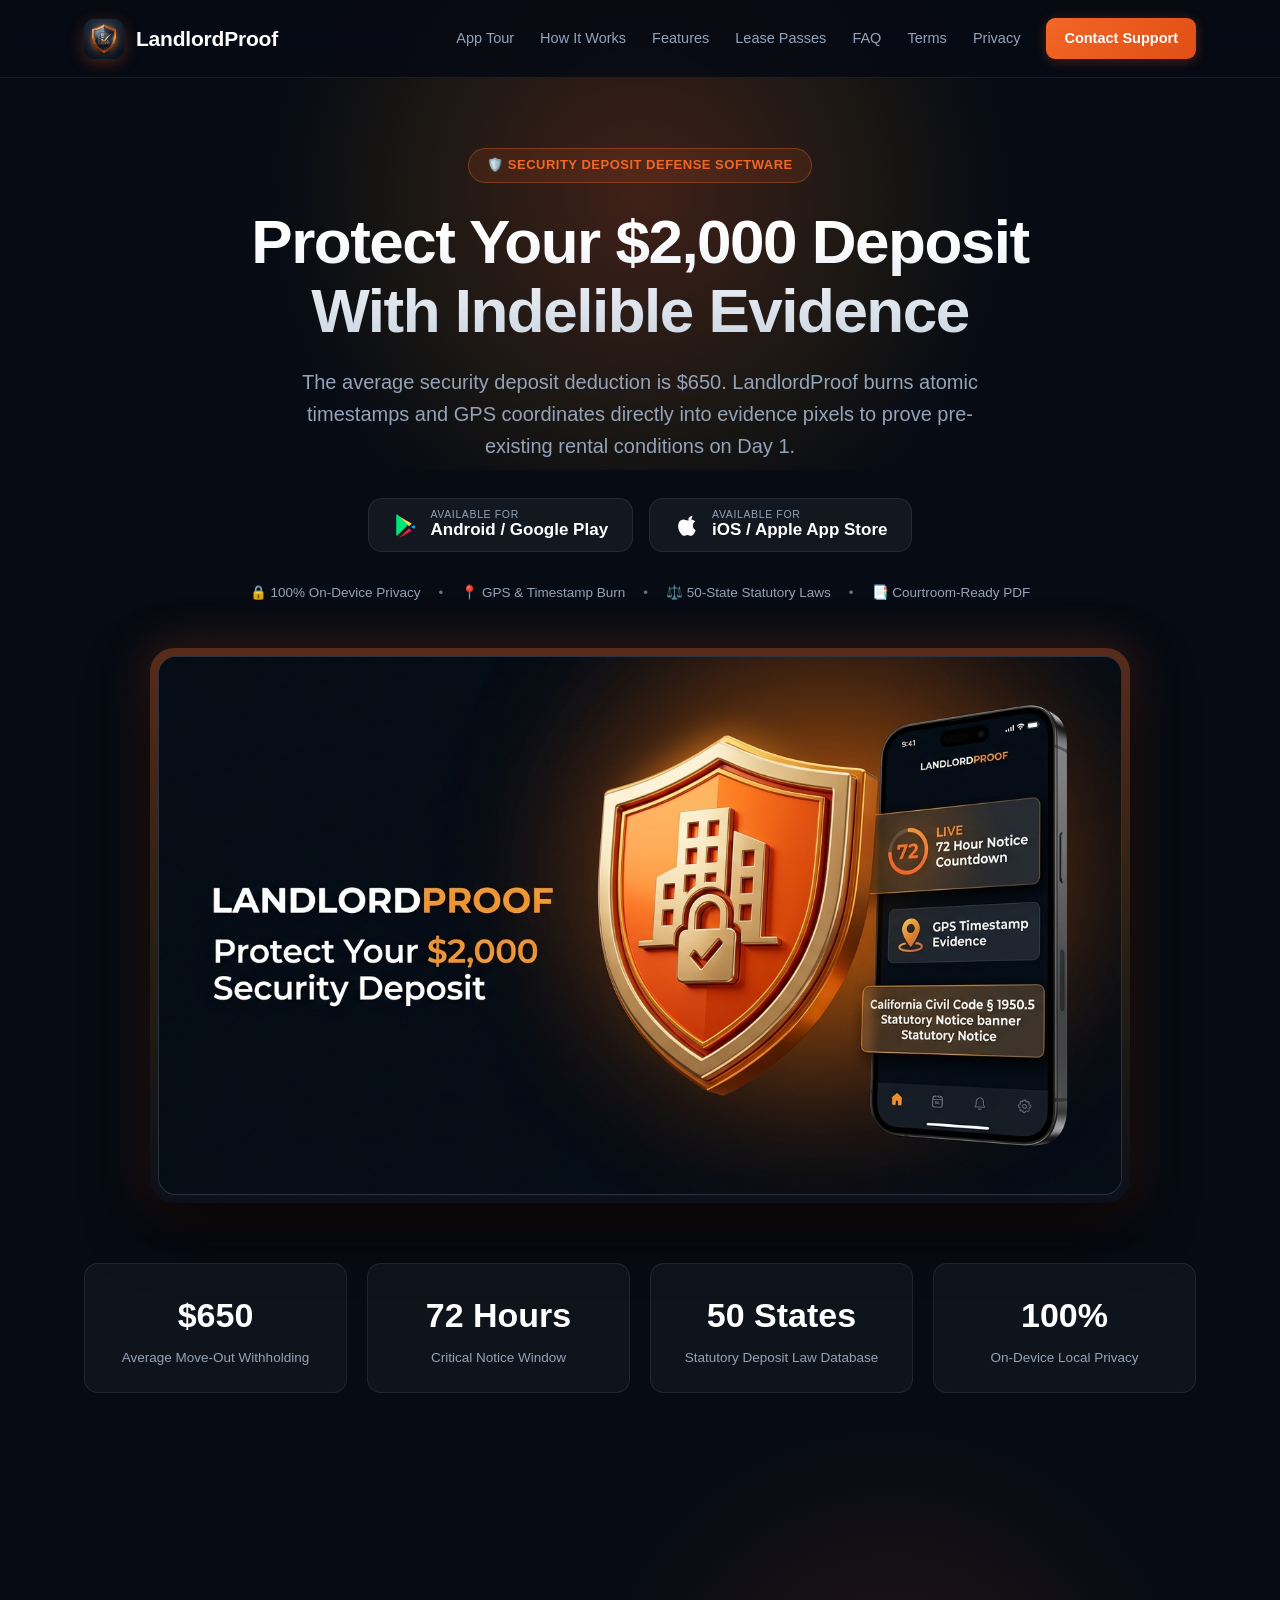
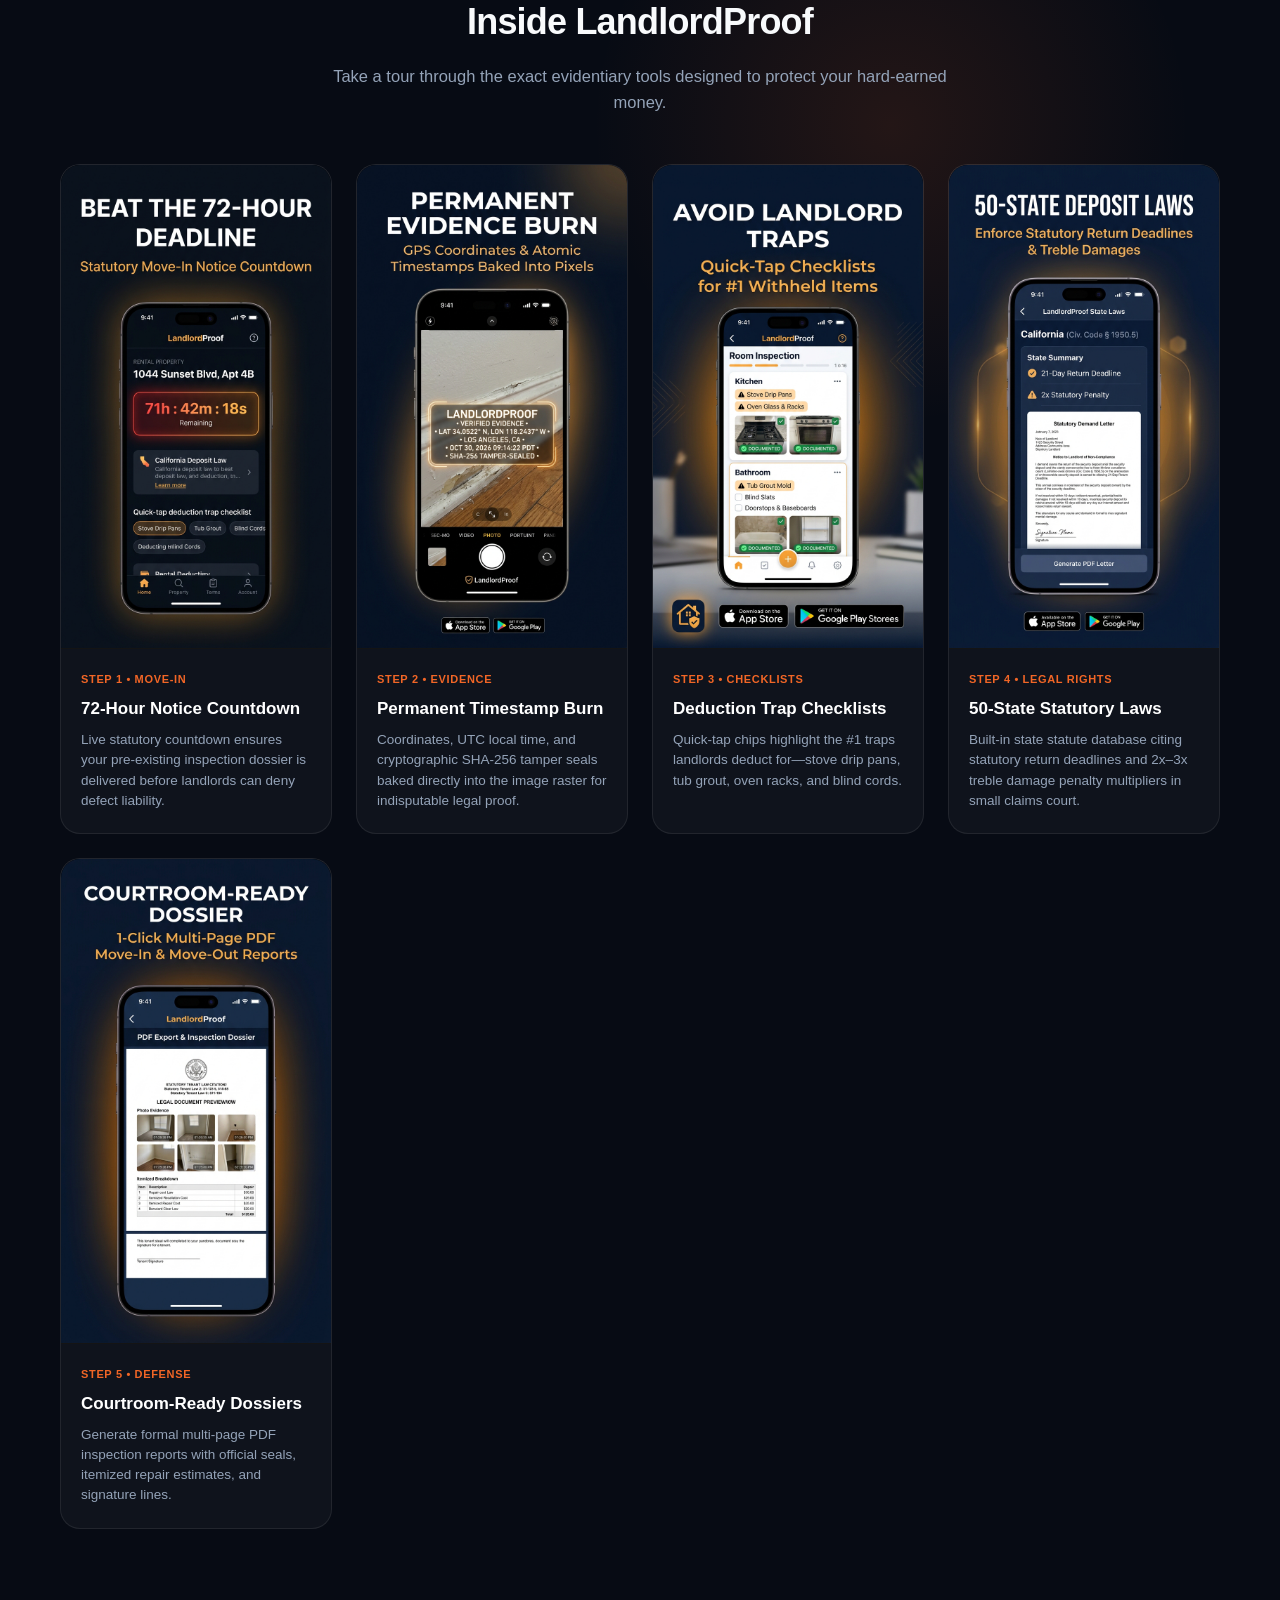
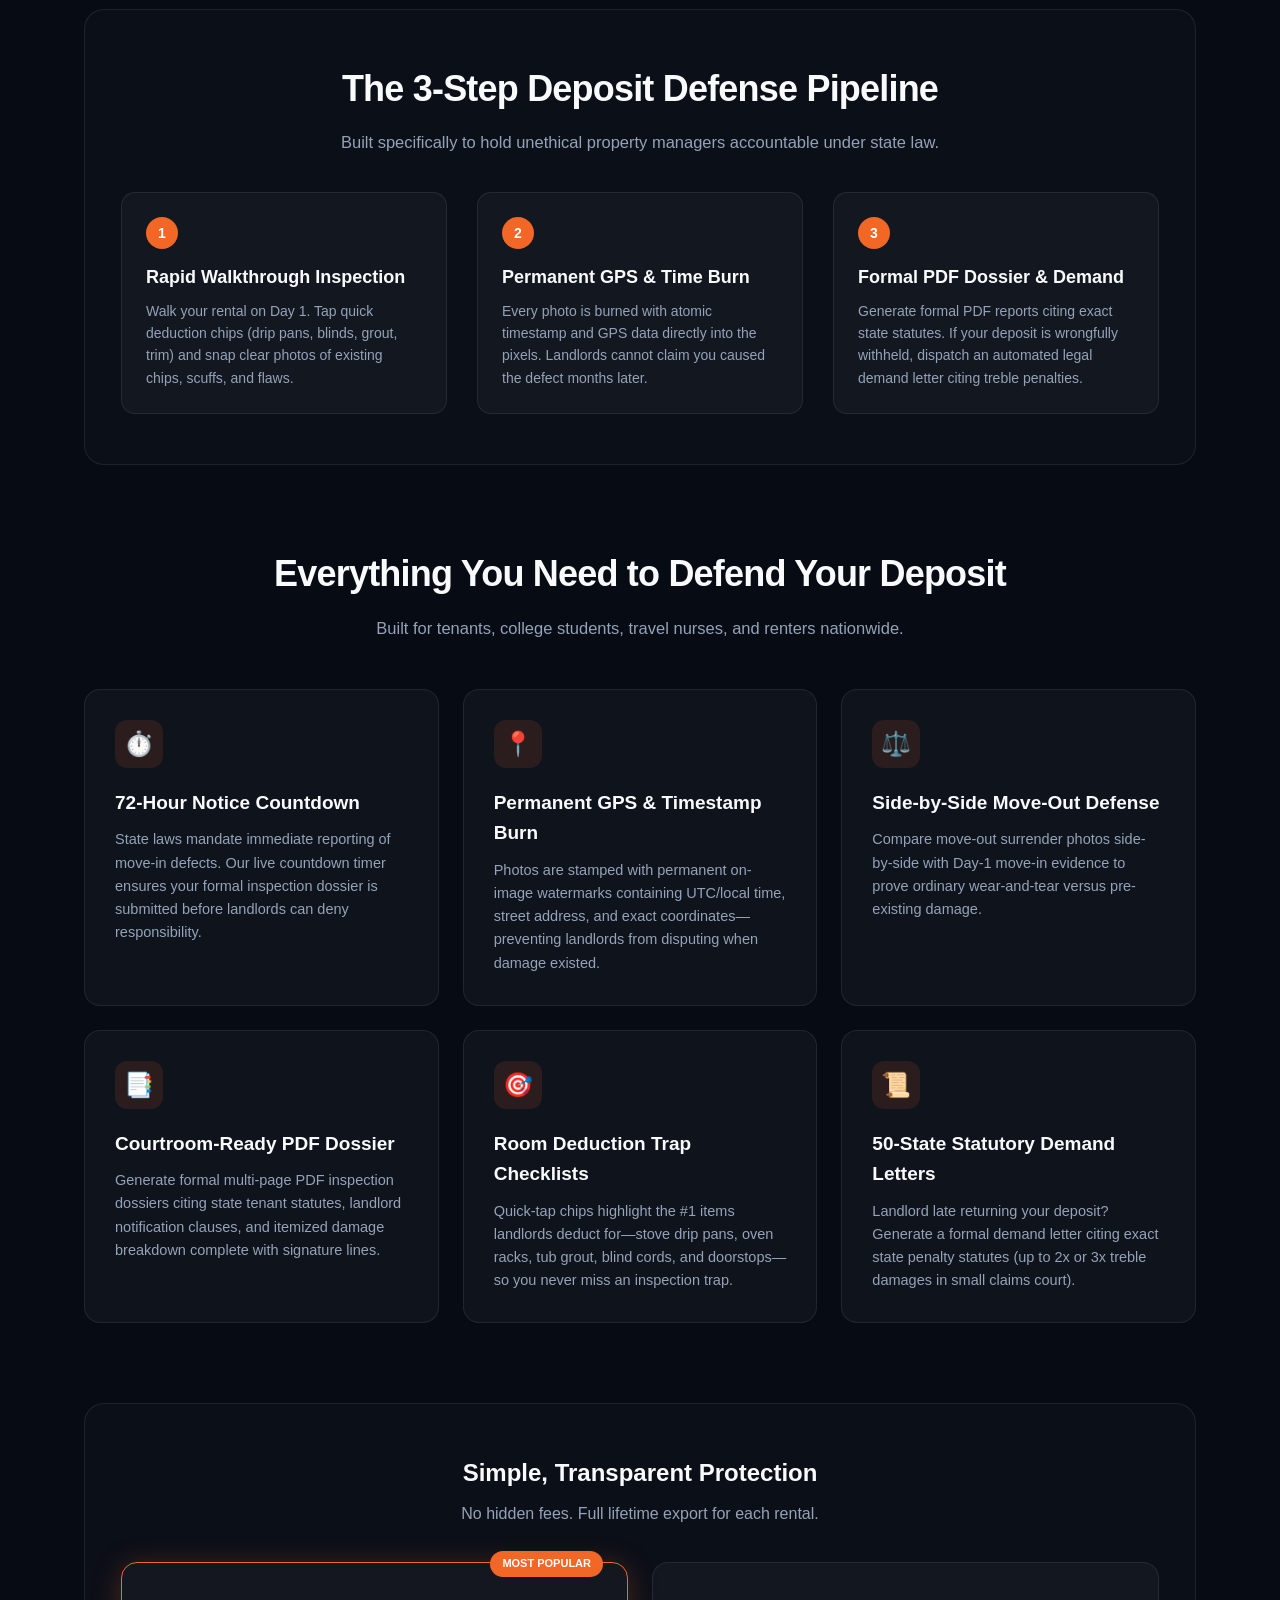
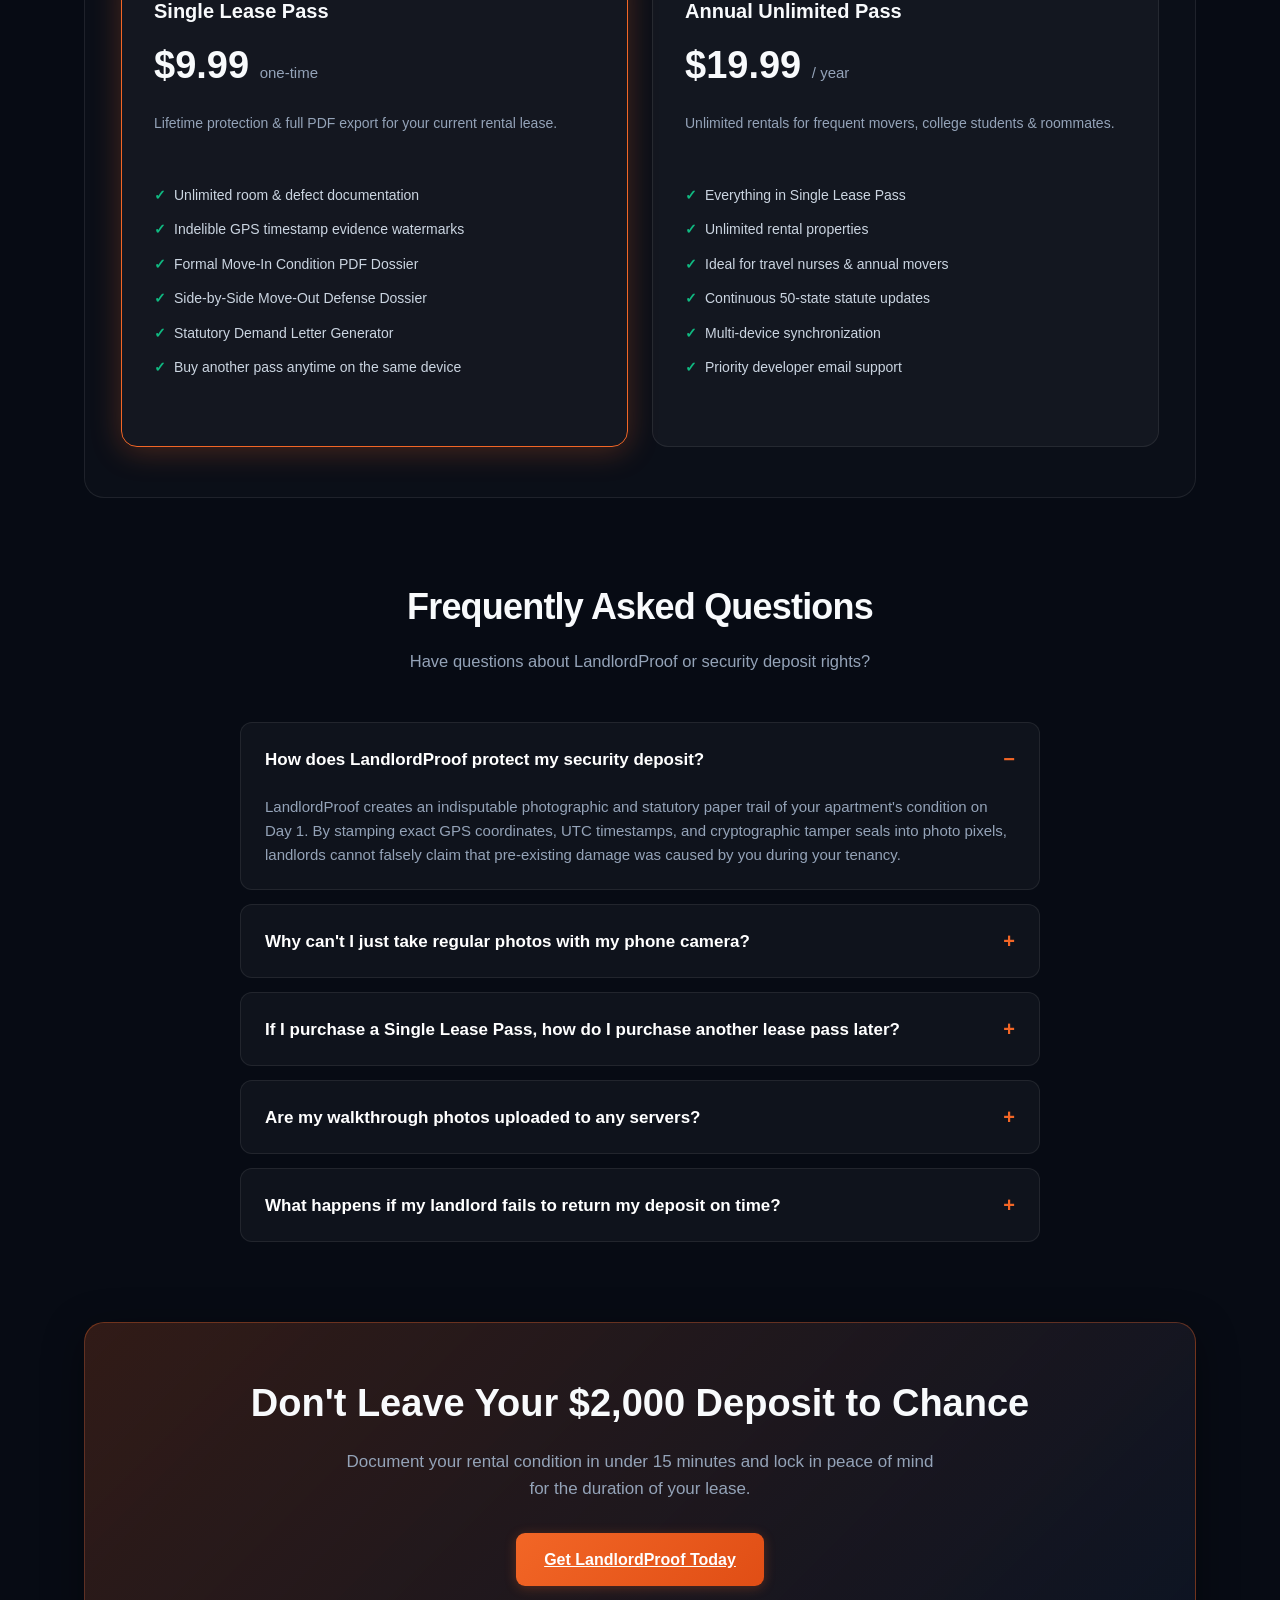
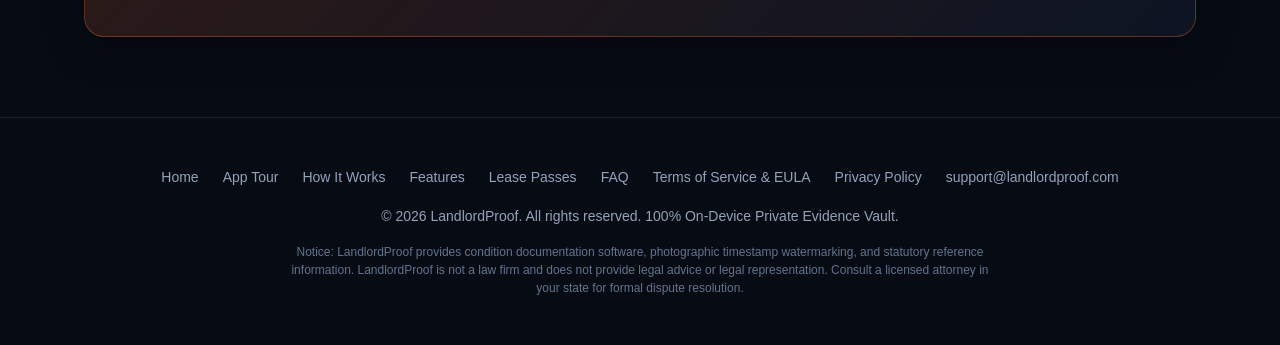
==== commit b93cbde4: "Add high-res app screenshots, hero showcase banner, and interactive tour section" ====
--- a/index.html
+++ b/index.html
@@ -12,7 +12,7 @@
   <meta property="og:url" content="https://landlordproof.com/">
   <meta property="og:title" content="LandlordProof • Move-In & Move-Out Evidence Vault for Tenants">
   <meta property="og:description" content="Protect your security deposit with tamper-verified GPS timestamp evidence photos, 50-state statutory demand letters, and courtroom-ready PDF dossiers.">
-  <meta property="og:image" content="https://landlordproof.com/assets/icon.png">
+  <meta property="og:image" content="https://landlordproof.com/assets/hero_banner.jpg">
 
   <style>
     :root {
@@ -20,7 +20,7 @@
       --bg-surface: #0E1626;
       --card-bg: rgba(255, 255, 255, 0.035);
       --card-border: rgba(255, 255, 255, 0.08);
-      --card-border-hover: rgba(242, 102, 38, 0.4);
+      --card-border-hover: rgba(242, 102, 38, 0.45);
       --accent: #F26626;
       --accent-hover: #E04E15;
       --accent-glow: rgba(242, 102, 38, 0.28);
@@ -49,16 +49,16 @@
       top: -80px;
       left: 50%;
       transform: translateX(-50%);
-      width: 850px;
-      height: 520px;
-      background: radial-gradient(circle, rgba(242, 102, 38, 0.22) 0%, rgba(245, 158, 11, 0.08) 45%, transparent 70%);
+      width: 900px;
+      height: 550px;
+      background: radial-gradient(circle, rgba(242, 102, 38, 0.24) 0%, rgba(245, 158, 11, 0.08) 45%, transparent 70%);
       pointer-events: none;
       z-index: 0;
     }
 
     .ambient-glow-2 {
       position: absolute;
-      top: 1300px;
+      top: 1400px;
       right: 5%;
       width: 650px;
       height: 650px;
@@ -68,7 +68,7 @@
     }
 
     .container {
-      max-width: 1140px;
+      max-width: 1160px;
       margin: 0 auto;
       padding: 0 24px;
       position: relative;
@@ -81,7 +81,7 @@
       border-bottom: 1px solid var(--card-border);
       position: sticky;
       top: 0;
-      background: rgba(7, 11, 20, 0.88);
+      background: rgba(7, 11, 20, 0.9);
       backdrop-filter: blur(16px);
       -webkit-backdrop-filter: blur(16px);
       z-index: 100;
@@ -174,7 +174,7 @@
       font-weight: 900;
       line-height: 1.12;
       letter-spacing: -1.5px;
-      max-width: 880px;
+      max-width: 900px;
       margin: 0 auto 20px;
       background: linear-gradient(180deg, #FFFFFF 20%, #CBD5E1 100%);
       -webkit-background-clip: text;
@@ -184,7 +184,7 @@
     .hero p {
       font-size: clamp(17px, 2.3vw, 20px);
       color: var(--text-muted);
-      max-width: 700px;
+      max-width: 720px;
       margin: 0 auto 36px;
     }
 
@@ -204,7 +204,7 @@
       background: rgba(255, 255, 255, 0.05);
       border: 1.5px solid var(--card-border);
       border-radius: 14px;
-      padding: 10px 22px;
+      padding: 10px 24px;
       color: #fff;
       text-decoration: none;
       transition: all 0.2s ease;
@@ -251,121 +251,110 @@
       flex-wrap: wrap;
       font-size: 13.5px;
       color: var(--text-muted);
-      margin-bottom: 50px;
+      margin-bottom: 45px;
     }
 
     .trust-badges span.dot {
       color: var(--text-dim);
     }
 
-    /* Interactive CSS Phone Mockup */
-    .mockup-wrapper {
-      max-width: 780px;
-      margin: 0 auto 70px;
-      background: linear-gradient(180deg, rgba(255, 255, 255, 0.08) 0%, rgba(255, 255, 255, 0.02) 100%);
+    /* Hero Banner Mockup Wrapper */
+    .hero-mockup-wrapper {
+      max-width: 980px;
+      margin: 0 auto 60px;
+      border-radius: 24px;
+      padding: 8px;
+      background: linear-gradient(180deg, rgba(242, 102, 38, 0.35) 0%, rgba(245, 158, 11, 0.15) 50%, rgba(255, 255, 255, 0.02) 100%);
+      box-shadow: 0 25px 60px rgba(0, 0, 0, 0.85), 0 0 50px rgba(242, 102, 38, 0.25);
+    }
+
+    .hero-mockup-inner {
+      border-radius: 18px;
+      overflow: hidden;
+      border: 1px solid rgba(255, 255, 255, 0.12);
+      background: var(--bg-surface);
+    }
+
+    .hero-mockup-inner img {
+      width: 100%;
+      height: auto;
+      display: block;
+    }
+
+    /* App Screenshots Tour */
+    .screenshots-section {
+      padding: 80px 0;
+    }
+
+    .screenshots-scroll {
+      display: grid;
+      grid-template-columns: repeat(auto-fit, minmax(260px, 1fr));
+      gap: 24px;
+      margin-top: 40px;
+    }
+
+    .screen-card {
+      background: var(--card-bg);
       border: 1px solid var(--card-border);
-      border-radius: 24px;
-      padding: 24px;
-      box-shadow: 0 20px 60px rgba(0, 0, 0, 0.6), 0 0 40px var(--accent-glow);
-    }
-
-    .phone-container {
-      background: #0B1120;
-      border: 1px solid rgba(255, 255, 255, 0.12);
       border-radius: 20px;
-      padding: 24px;
-      text-align: left;
-    }
-
-    .phone-header {
-      display: flex;
-      justify-content: space-between;
-      align-items: center;
-      padding-bottom: 16px;
-      border-bottom: 1px solid rgba(255, 255, 255, 0.08);
-      margin-bottom: 18px;
-    }
-
-    .phone-title {
-      font-size: 16px;
-      font-weight: 700;
-      color: #fff;
-      display: flex;
-      align-items: center;
-      gap: 8px;
-    }
-
-    .timer-badge {
-      background: rgba(239, 68, 68, 0.16);
-      border: 1px solid rgba(239, 68, 68, 0.4);
-      color: #EF4444;
-      font-size: 12px;
-      font-weight: 800;
-      padding: 4px 10px;
-      border-radius: 20px;
-      display: inline-flex;
-      align-items: center;
-      gap: 6px;
-    }
-
-    .law-banner {
-      background: rgba(245, 158, 11, 0.1);
-      border-left: 3px solid var(--gold);
-      padding: 10px 14px;
-      border-radius: 6px;
-      font-size: 13px;
-      color: #FDE68A;
-      margin-bottom: 20px;
-    }
-
-    .evidence-card {
-      background: rgba(255, 255, 255, 0.03);
-      border: 1px solid rgba(255, 255, 255, 0.08);
-      border-radius: 14px;
-      padding: 16px;
-      margin-bottom: 18px;
-    }
-
-    .stamp-overlay {
+      overflow: hidden;
+      transition: all 0.3s ease;
+      display: flex;
+      flex-direction: column;
+    }
+
+    .screen-card:hover {
+      border-color: var(--accent);
+      transform: translateY(-4px);
+      box-shadow: 0 16px 36px rgba(0, 0, 0, 0.6), 0 0 30px var(--accent-glow);
+    }
+
+    .screen-image-container {
       background: #000;
-      border: 1px solid rgba(242, 102, 38, 0.4);
-      border-radius: 8px;
-      padding: 12px;
-      font-family: ui-monospace, "SF Mono", Menlo, Consolas, monospace;
-      font-size: 11.5px;
-      color: #38BDF8;
-      line-height: 1.5;
-    }
-
-    .stamp-overlay .stamp-title {
-      color: var(--accent);
+      position: relative;
+      overflow: hidden;
+      border-bottom: 1px solid var(--card-border);
+    }
+
+    .screen-image-container img {
+      width: 100%;
+      height: auto;
+      display: block;
+      transition: transform 0.3s ease;
+    }
+
+    .screen-card:hover .screen-image-container img {
+      transform: scale(1.02);
+    }
+
+    .screen-card-content {
+      padding: 22px 20px;
+      flex-grow: 1;
+      display: flex;
+      flex-direction: column;
+    }
+
+    .screen-badge {
+      display: inline-block;
+      font-size: 11px;
       font-weight: 800;
       text-transform: uppercase;
-      letter-spacing: 0.5px;
-      margin-bottom: 4px;
-    }
-
-    .quick-chips {
-      display: flex;
-      flex-wrap: wrap;
-      gap: 8px;
-      margin-top: 14px;
-    }
-
-    .quick-chip {
-      background: rgba(255, 255, 255, 0.05);
-      border: 1px solid rgba(255, 255, 255, 0.1);
-      padding: 6px 12px;
-      border-radius: 8px;
-      font-size: 12.5px;
-      color: #E2E8F0;
-    }
-
-    .quick-chip.warning {
-      background: rgba(242, 102, 38, 0.15);
-      border-color: rgba(242, 102, 38, 0.4);
-      color: #FFEDD5;
-      font-weight: 600;
+      letter-spacing: 0.06em;
+      color: var(--accent);
+      margin-bottom: 6px;
+    }
+
+    .screen-card-content h3 {
+      font-size: 17px;
+      font-weight: 700;
+      margin-bottom: 8px;
+      color: #fff;
+    }
+
+    .screen-card-content p {
+      font-size: 13.5px;
+      color: var(--text-muted);
+      line-height: 1.5;
     }
 
     /* Stats Bar */
@@ -396,7 +385,7 @@
       color: var(--text-muted);
     }
 
-    /* Features Grid */
+    /* Section Titles */
     .section-title {
       text-align: center;
       margin-bottom: 48px;
@@ -416,6 +405,7 @@
       margin: 0 auto;
     }
 
+    /* Features Grid */
     .grid {
       display: grid;
       grid-template-columns: repeat(auto-fit, minmax(320px, 1fr));
@@ -462,7 +452,7 @@
       line-height: 1.6;
     }
 
-    /* Comparison / How It Works */
+    /* 3-Step Pipeline */
     .steps-section {
       background: rgba(255, 255, 255, 0.02);
       border: 1px solid var(--card-border);
@@ -658,8 +648,8 @@
 
     /* CTA Banner */
     .cta-banner {
-      background: linear-gradient(135deg, rgba(242, 102, 38, 0.16) 0%, rgba(14, 22, 38, 0.8) 100%);
-      border: 1px solid rgba(242, 102, 38, 0.3);
+      background: linear-gradient(135deg, rgba(242, 102, 38, 0.18) 0%, rgba(14, 22, 38, 0.85) 100%);
+      border: 1px solid rgba(242, 102, 38, 0.35);
       border-radius: 20px;
       padding: 50px 30px;
       text-align: center;
@@ -719,6 +709,7 @@
       .hero-actions { flex-direction: column; align-items: stretch; }
       .btn-store { width: 100%; justify-content: center; }
       .nav-links a:not(.nav-cta) { display: none; }
+      .screenshots-scroll { grid-template-columns: 1fr; }
     }
   </style>
 </head>
@@ -736,8 +727,9 @@
         <span>LandlordProof</span>
       </a>
       <div class="nav-links">
+        <a href="#tour">App Tour</a>
+        <a href="#how-it-works">How It Works</a>
         <a href="#features">Features</a>
-        <a href="#how-it-works">How It Works</a>
         <a href="#passes">Lease Passes</a>
         <a href="#faq">FAQ</a>
         <a href="terms.html">Terms</a>
@@ -793,43 +785,10 @@
         <span>📑 Courtroom-Ready PDF</span>
       </div>
 
-      <!-- Live Interactive CSS App Showcase -->
-      <div class="mockup-wrapper">
-        <div class="phone-container">
-          <div class="phone-header">
-            <div class="phone-title">
-              <span>🏠 1044 Sunset Blvd, Apt 4B</span>
-            </div>
-            <div class="timer-badge">
-              <span>⏱️ 71h : 42m : 18s left</span>
-            </div>
-          </div>
-
-          <div class="law-banner">
-            <strong>California Statutory Law (Civil Code § 1950.5):</strong> Landlord must return deposit within 21 days with itemized receipts. Statutory bad-faith penalty: <strong>2x deposit amount</strong>.
-          </div>
-
-          <div class="evidence-card">
-            <div style="display: flex; justify-content: space-between; align-items: center; margin-bottom: 10px;">
-              <span style="font-weight: 700; font-size: 14.5px;">📸 Living Room • Baseboard Water Stain</span>
-              <span style="font-size: 11px; background: rgba(16, 185, 129, 0.15); color: #10B981; padding: 2px 8px; border-radius: 12px; font-weight: 700;">PRE-EXISTING VERIFIED</span>
-            </div>
-            <div class="stamp-overlay">
-              <div class="stamp-title">LANDLORDPROOF VERIFIED EVIDENCE STAMP</div>
-              <div>LOC: 34.0522° N, 118.2437° W (Los Angeles, CA)</div>
-              <div>DATE: OCT 30, 2026 09:14:22 PDT (UTC-7)</div>
-              <div>HASH: SHA256#9F2C7A810E94B • TAMPER-SEALED</div>
-            </div>
-          </div>
-
-          <div style="font-size: 12.5px; color: var(--text-muted); margin-bottom: 6px;">Common Landlord Deduction Traps Monitored:</div>
-          <div class="quick-chips">
-            <div class="quick-chip warning">⚠️ Stove Drip Pans</div>
-            <div class="quick-chip warning">⚠️ Oven Racks & Glass</div>
-            <div class="quick-chip warning">⚠️ Tub Grout Mold</div>
-            <div class="quick-chip">Blind Cords & Slats</div>
-            <div class="quick-chip">Doorstops & Wall Dings</div>
-          </div>
+      <!-- High-Resolution Showcase Banner -->
+      <div class="hero-mockup-wrapper">
+        <div class="hero-mockup-inner">
+          <img src="assets/hero_banner.jpg" alt="LandlordProof App Interface Showcase" loading="eager">
         </div>
       </div>
 
@@ -850,6 +809,76 @@
         <div class="stat-card">
           <div class="stat-num">100%</div>
           <div class="stat-label">On-Device Local Privacy</div>
+        </div>
+      </div>
+    </div>
+  </section>
+
+  <!-- Visual App Screenshots Tour -->
+  <section class="container screenshots-section" id="tour">
+    <div class="section-title">
+      <h2>Inside LandlordProof</h2>
+      <p>Take a tour through the exact evidentiary tools designed to protect your hard-earned money.</p>
+    </div>
+
+    <div class="screenshots-scroll">
+      <!-- Screen 1 -->
+      <div class="screen-card">
+        <div class="screen-image-container">
+          <img src="assets/screen_countdown.jpg" alt="72-Hour Notice Countdown Screen" loading="lazy">
+        </div>
+        <div class="screen-card-content">
+          <span class="screen-badge">Step 1 • Move-In</span>
+          <h3>72-Hour Notice Countdown</h3>
+          <p>Live statutory countdown ensures your pre-existing inspection dossier is delivered before landlords can deny defect liability.</p>
+        </div>
+      </div>
+
+      <!-- Screen 2 -->
+      <div class="screen-card">
+        <div class="screen-image-container">
+          <img src="assets/screen_gps_timestamp.jpg" alt="GPS & Timestamp Camera Watermark" loading="lazy">
+        </div>
+        <div class="screen-card-content">
+          <span class="screen-badge">Step 2 • Evidence</span>
+          <h3>Permanent Timestamp Burn</h3>
+          <p>Coordinates, UTC local time, and cryptographic SHA-256 tamper seals baked directly into the image raster for indisputable legal proof.</p>
+        </div>
+      </div>
+
+      <!-- Screen 3 -->
+      <div class="screen-card">
+        <div class="screen-image-container">
+          <img src="assets/screen_deduction_traps.jpg" alt="Room Deduction Trap Checklists" loading="lazy">
+        </div>
+        <div class="screen-card-content">
+          <span class="screen-badge">Step 3 • Checklists</span>
+          <h3>Deduction Trap Checklists</h3>
+          <p>Quick-tap chips highlight the #1 traps landlords deduct for—stove drip pans, tub grout, oven racks, and blind cords.</p>
+        </div>
+      </div>
+
+      <!-- Screen 4 -->
+      <div class="screen-card">
+        <div class="screen-image-container">
+          <img src="assets/screen_state_laws.jpg" alt="50-State Statutory Laws & Demand Letters" loading="lazy">
+        </div>
+        <div class="screen-card-content">
+          <span class="screen-badge">Step 4 • Legal Rights</span>
+          <h3>50-State Statutory Laws</h3>
+          <p>Built-in state statute database citing statutory return deadlines and 2x–3x treble damage penalty multipliers in small claims court.</p>
+        </div>
+      </div>
+
+      <!-- Screen 5 -->
+      <div class="screen-card">
+        <div class="screen-image-container">
+          <img src="assets/screen_courtroom_pdf.jpg" alt="Courtroom-Ready PDF Dossier Export" loading="lazy">
+        </div>
+        <div class="screen-card-content">
+          <span class="screen-badge">Step 5 • Defense</span>
+          <h3>Courtroom-Ready Dossiers</h3>
+          <p>Generate formal multi-page PDF inspection reports with official seals, itemized repair estimates, and signature lines.</p>
         </div>
       </div>
     </div>
@@ -1031,6 +1060,8 @@
     <div class="container">
       <div class="footer-links">
         <a href="/">Home</a>
+        <a href="#tour">App Tour</a>
+        <a href="#how-it-works">How It Works</a>
         <a href="#features">Features</a>
         <a href="#passes">Lease Passes</a>
         <a href="#faq">FAQ</a>
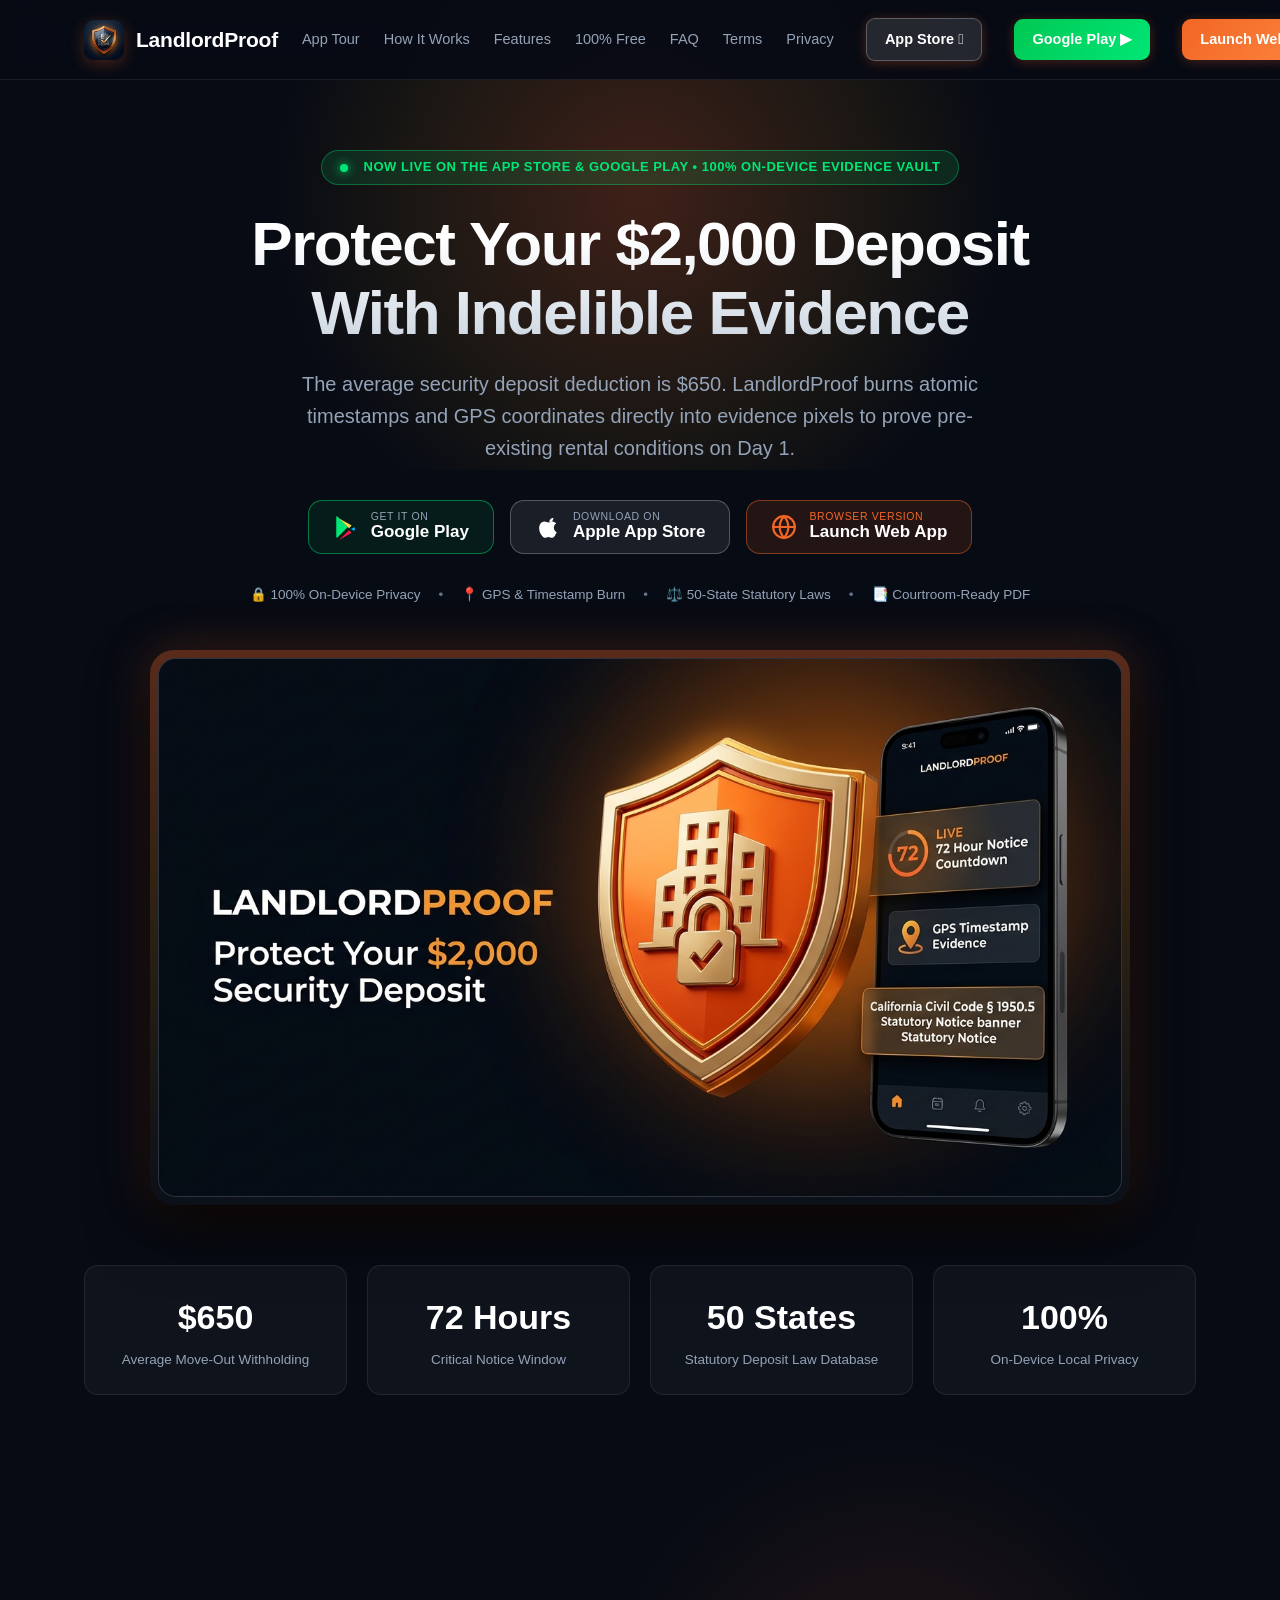
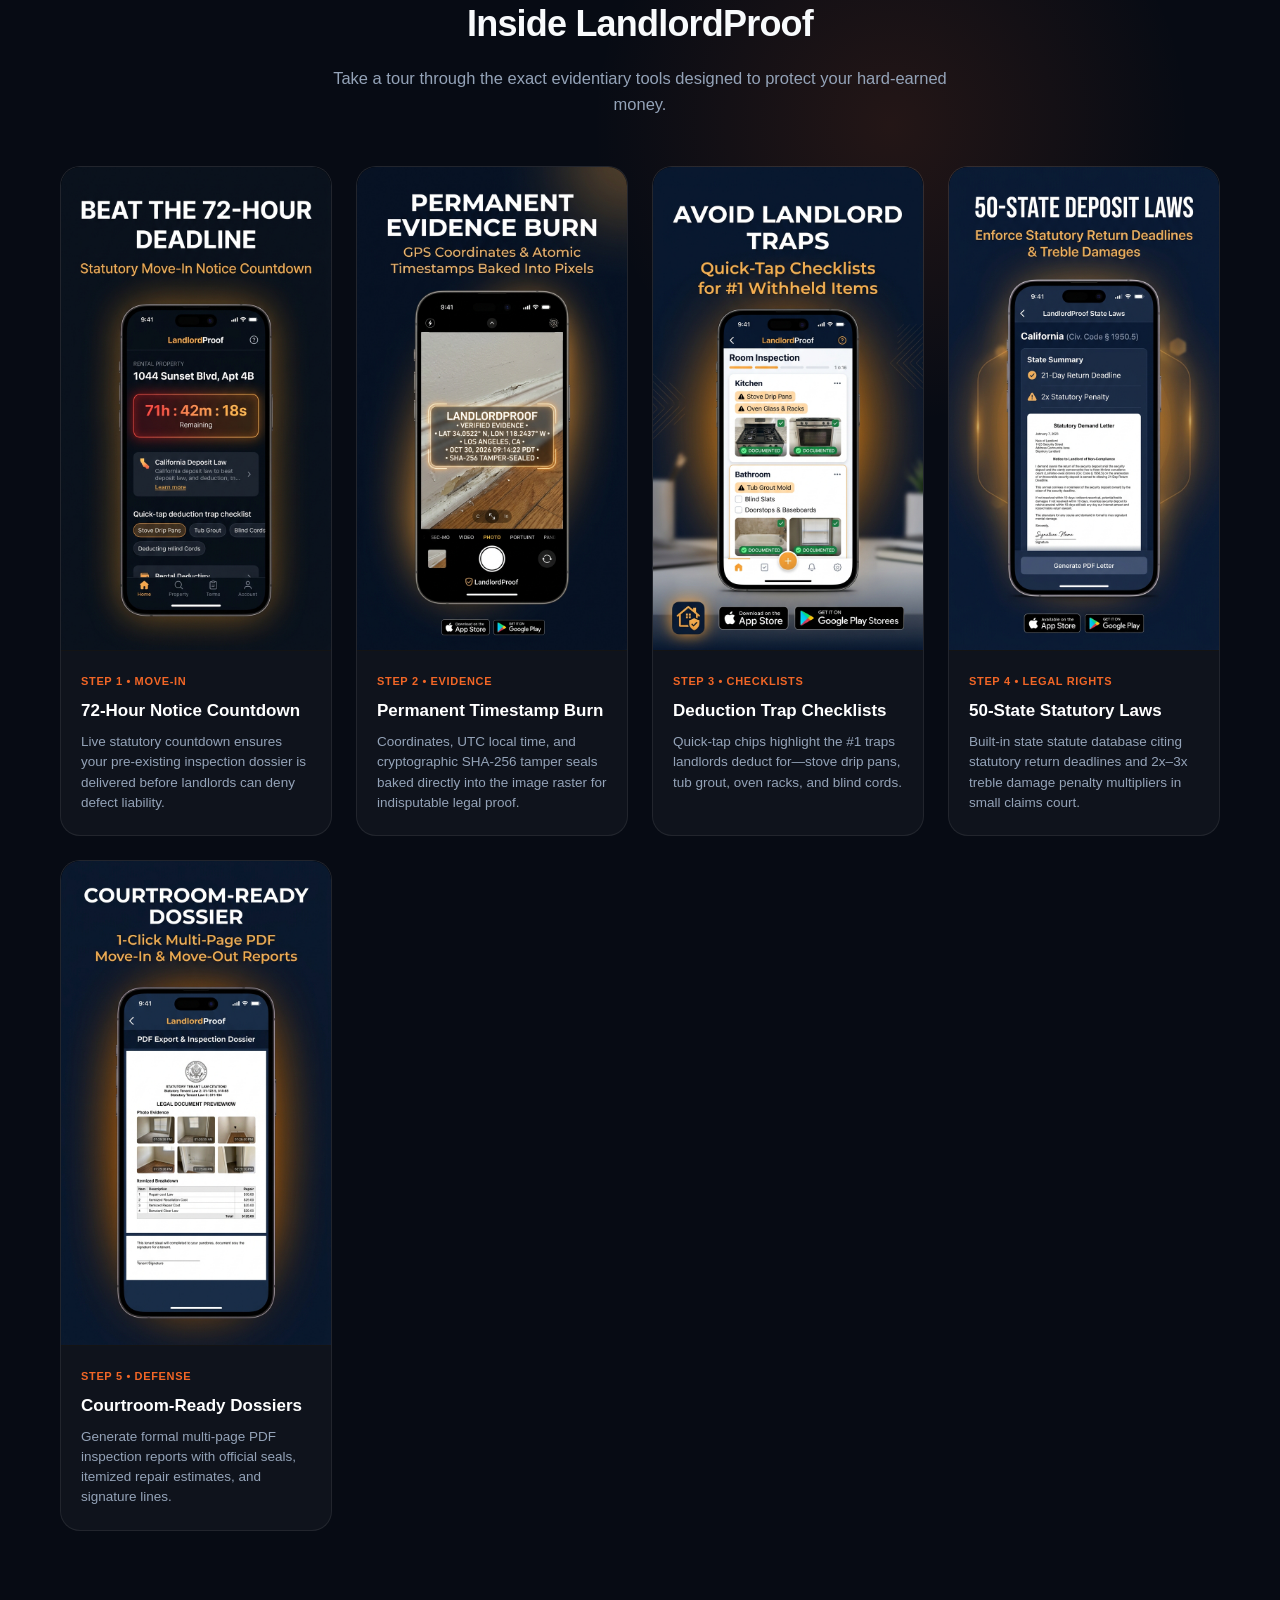
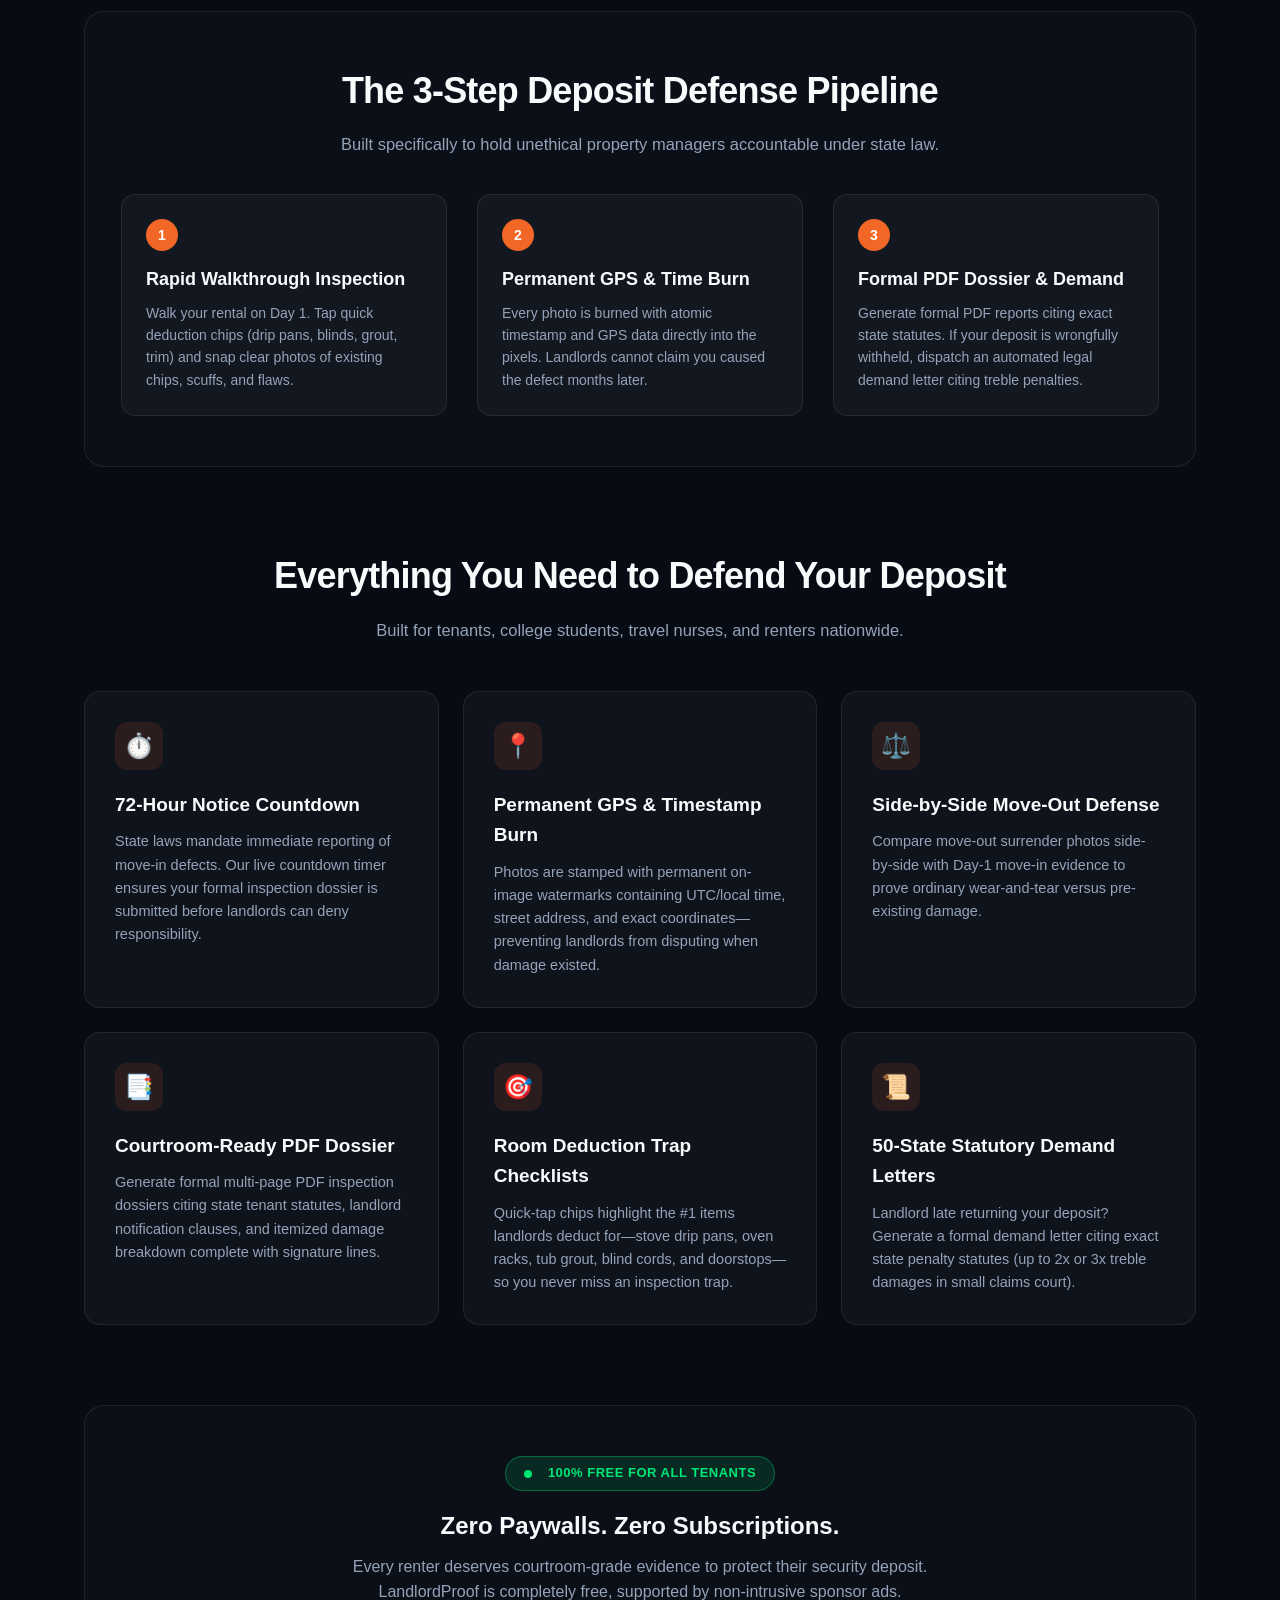
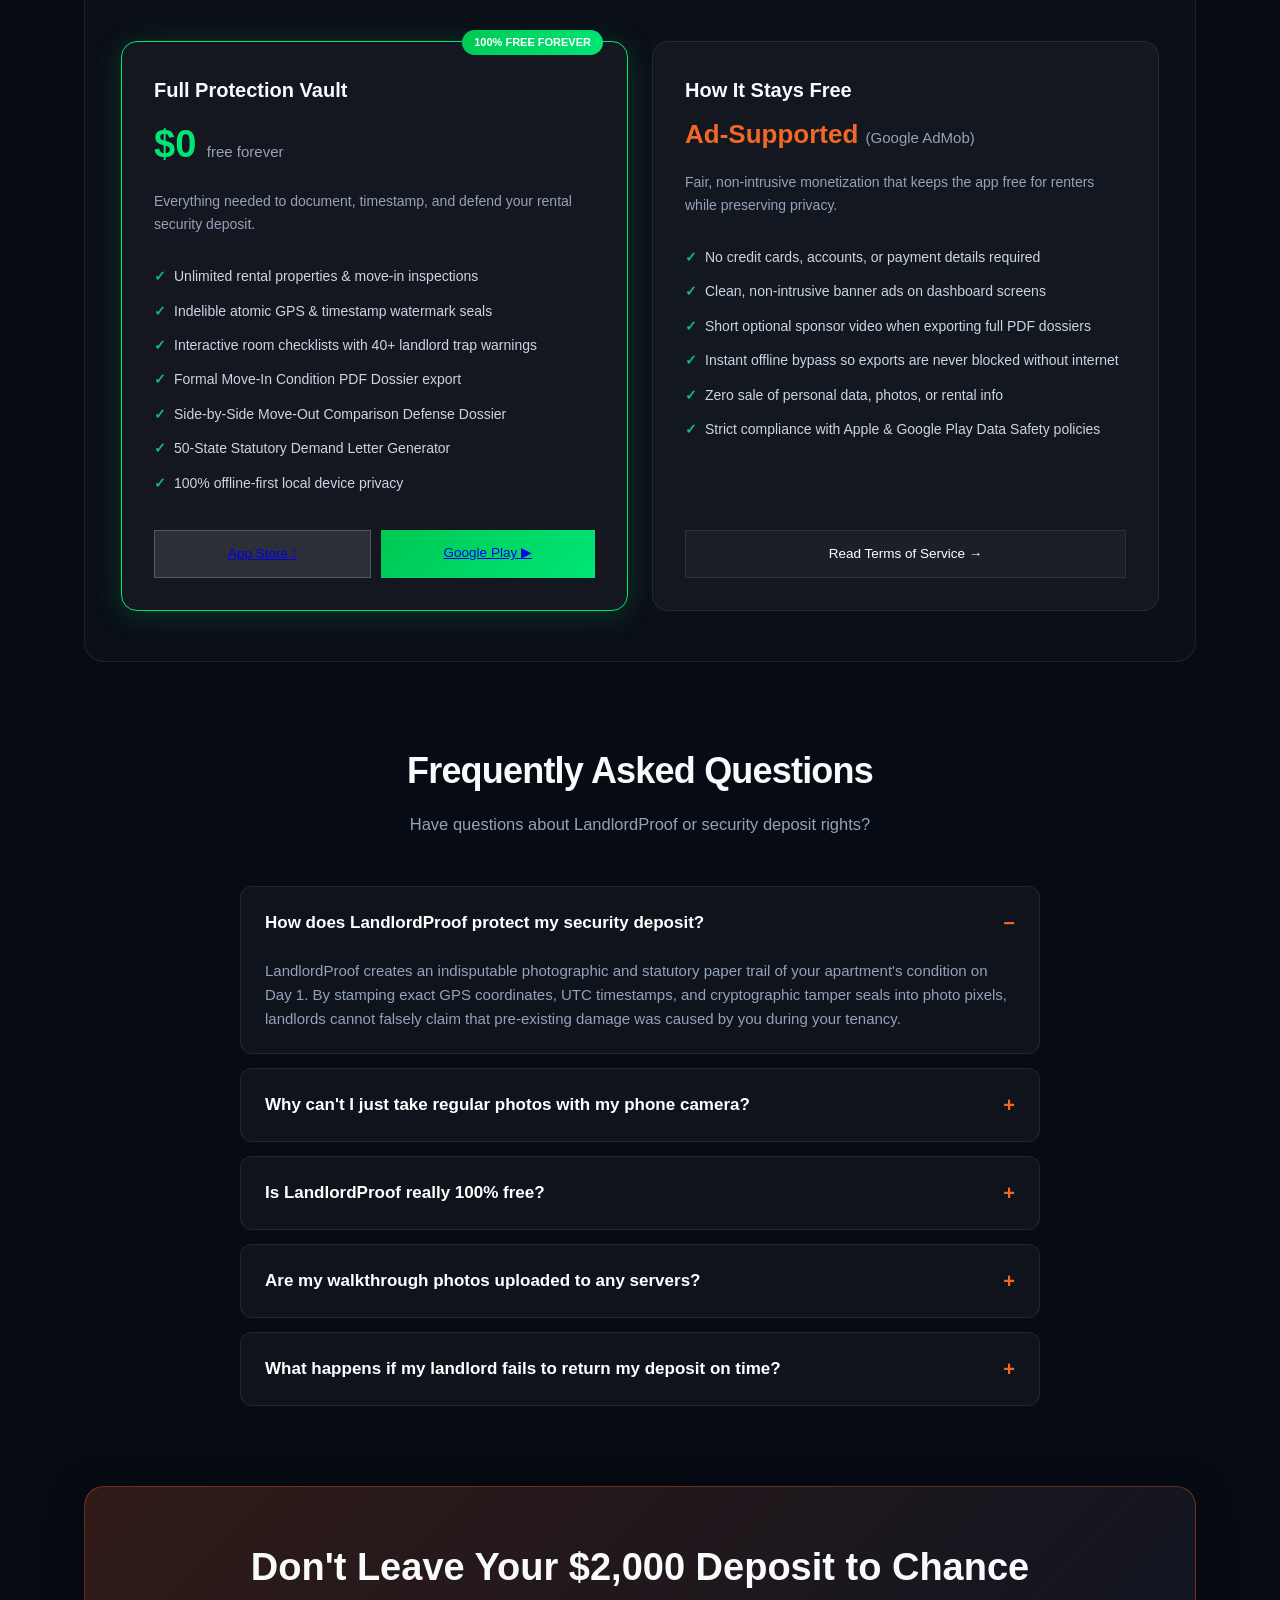
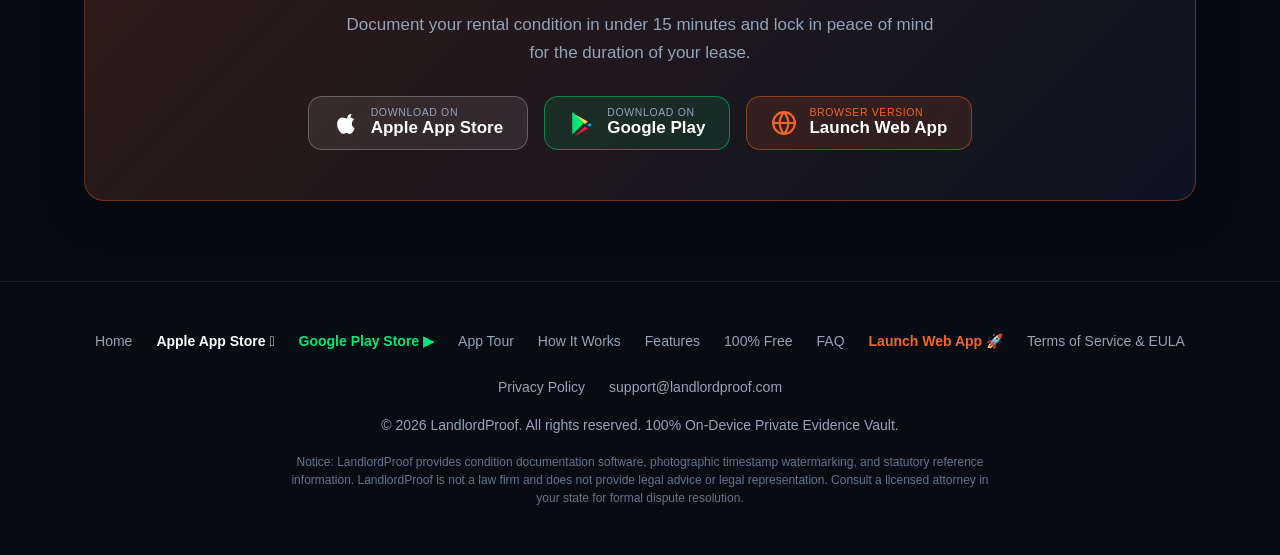
==== commit 35842c8d: "Update Terms & Privacy to 100% Free Ad-Supported model and add app-ads.txt" ====
--- a/index.html
+++ b/index.html
@@ -4,14 +4,14 @@
   <meta charset="UTF-8">
   <meta name="viewport" content="width=device-width, initial-scale=1.0">
   <title>LandlordProof • Move-In & Move-Out Evidence Vault for Tenants</title>
-  <meta name="description" content="Protect your security deposit with tamper-verified GPS timestamp evidence photos, 50-state statutory demand letters, and courtroom-ready PDF dossiers.">
-  <link rel="icon" type="image/png" href="assets/icon.png">
+  <meta name="description" content="Protect your security deposit with tamper-verified GPS timestamp evidence photos, 50-state statutory demand letters, and courtroom-ready PDF dossiers. Now Live on Google Play!">
+  <link rel="icon" type="image/png" href="assets/favicon.png">
   
   <!-- Open Graph / Meta -->
   <meta property="og:type" content="website">
   <meta property="og:url" content="https://landlordproof.com/">
   <meta property="og:title" content="LandlordProof • Move-In & Move-Out Evidence Vault for Tenants">
-  <meta property="og:description" content="Protect your security deposit with tamper-verified GPS timestamp evidence photos, 50-state statutory demand letters, and courtroom-ready PDF dossiers.">
+  <meta property="og:description" content="Protect your security deposit with tamper-verified GPS timestamp evidence photos, 50-state statutory demand letters, and courtroom-ready PDF dossiers. Now Live on Google Play!">
   <meta property="og:image" content="https://landlordproof.com/assets/hero_banner.jpg">
 
   <style>
@@ -92,6 +92,7 @@
       display: flex;
       align-items: center;
       justify-content: space-between;
+      gap: 24px;
     }
 
     .logo-container {
@@ -103,6 +104,7 @@
       font-weight: 800;
       font-size: 21px;
       letter-spacing: -0.01em;
+      flex-shrink: 0;
     }
 
     .logo-img {
@@ -115,7 +117,7 @@
     .nav-links {
       display: flex;
       align-items: center;
-      gap: 26px;
+      gap: 24px;
     }
 
     .nav-links a {
@@ -124,6 +126,7 @@
       font-size: 14.5px;
       font-weight: 500;
       transition: color 0.2s;
+      white-space: nowrap;
     }
 
     .nav-links a:hover {
@@ -705,11 +708,19 @@
       color: #64748B;
     }
 
+    @media (max-width: 1080px) {
+      .nav-links a:not(.nav-cta) { display: none; }
+      .nav-links { gap: 12px; }
+    }
     @media (max-width: 768px) {
       .hero-actions { flex-direction: column; align-items: stretch; }
       .btn-store { width: 100%; justify-content: center; }
-      .nav-links a:not(.nav-cta) { display: none; }
       .screenshots-scroll { grid-template-columns: 1fr; }
+    }
+
+    @keyframes pulse {
+      0%, 100% { opacity: 1; transform: scale(1); }
+      50% { opacity: 0.4; transform: scale(0.85); }
     }
   </style>
 </head>
@@ -723,18 +734,21 @@
   <header>
     <div class="container nav">
       <a href="/" class="logo-container">
-        <img src="assets/icon.png" alt="LandlordProof Logo" class="logo-img">
+        <img src="/assets/logo.png" onerror="this.onerror=null; this.src='assets/logo.png';" alt="LandlordProof Logo" class="logo-img">
         <span>LandlordProof</span>
       </a>
       <div class="nav-links">
         <a href="#tour">App Tour</a>
         <a href="#how-it-works">How It Works</a>
         <a href="#features">Features</a>
-        <a href="#passes">Lease Passes</a>
+        <a href="#free">100% Free</a>
         <a href="#faq">FAQ</a>
-        <a href="terms.html">Terms</a>
-        <a href="privacy.html">Privacy</a>
-        <a href="mailto:support@landlordproof.com" class="nav-cta">Contact Support</a>
+        <a href="/terms">Terms</a>
+        <a href="/privacy">Privacy</a>
+        <a href="https://apps.apple.com/app/landlordproof/id6829143771" target="_blank" rel="noopener noreferrer" class="nav-cta" style="background: rgba(255, 255, 255, 0.12); border: 1px solid rgba(255, 255, 255, 0.25); margin-left: 8px; color: #fff;">App Store </a>
+        <a href="https://play.google.com/store/apps/details?id=com.landlordproof.app" target="_blank" rel="noopener noreferrer" class="nav-cta" style="background: linear-gradient(135deg, #00C853, #00E676); margin-left: 8px; color: #fff;">Google Play ▶</a>
+        <a href="/app" class="nav-cta" style="background: linear-gradient(135deg, #F26626, #FF8C42); margin-left: 8px;">Launch Web App 🚀</a>
+        <a href="mailto:support@landlordproof.com" style="margin-left: 12px; font-size: 14px; color: var(--text-muted); text-decoration: none;">Support</a>
       </div>
     </div>
   </header>
@@ -742,14 +756,17 @@
   <!-- Hero Section -->
   <section class="hero">
     <div class="container">
-      <div class="hero-badge">🛡️ Security Deposit Defense Software</div>
+      <div class="hero-badge" style="background: rgba(0, 230, 118, 0.12); border-color: rgba(0, 230, 118, 0.35); color: #00E676;">
+        <span style="display:inline-block; width:8px; height:8px; border-radius:50%; background:#00E676; box-shadow:0 0 10px #00E676; margin-right:8px; animation: pulse 2s infinite;"></span>
+        <span>Now Live on the App Store & Google Play • 100% On-Device Evidence Vault</span>
+      </div>
       <h1>Protect Your $2,000 Deposit With Indelible Evidence</h1>
       <p>The average security deposit deduction is $650. LandlordProof burns atomic timestamps and GPS coordinates directly into evidence pixels to prove pre-existing rental conditions on Day 1.</p>
       
       <!-- Store Buttons -->
       <div class="hero-actions">
         <!-- Google Play -->
-        <a href="#passes" class="btn-store">
+        <a href="https://play.google.com/store/apps/details?id=com.landlordproof.app" target="_blank" rel="noopener noreferrer" class="btn-store" style="border-color: rgba(0, 230, 118, 0.45); background: rgba(0, 230, 118, 0.08);">
           <svg viewBox="0 0 24 24" fill="none">
             <path d="M3.609 1.814L13.792 12 3.61 22.186a2.404 2.404 0 0 1-.61-1.636V3.45c0-.623.224-1.205.61-1.636z" fill="#00E676"/>
             <path d="M14.842 13.05l2.368-2.368-11.83-6.83 9.462 9.198z" fill="#FFD54F"/>
@@ -757,19 +774,32 @@
             <path d="M16.227 13.563l3.208 1.852a1.868 1.868 0 0 0 0-3.238l-3.208 1.852z" fill="#00B0FF"/>
           </svg>
           <div class="btn-text">
-            <span class="btn-sub">Available For</span>
-            <span class="btn-main">Android / Google Play</span>
+            <span class="btn-sub">Get It On</span>
+            <span class="btn-main">Google Play</span>
           </div>
         </a>
 
         <!-- Apple App Store -->
-        <a href="#passes" class="btn-store">
+        <a href="https://apps.apple.com/app/landlordproof/id6829143771" target="_blank" rel="noopener noreferrer" class="btn-store" style="border-color: rgba(255, 255, 255, 0.25); background: rgba(255, 255, 255, 0.08);">
           <svg viewBox="0 0 24 24" fill="currentColor">
             <path d="M18.71 19.5c-.83 1.24-1.71 2.45-3.05 2.47-1.34.03-1.77-.79-3.29-.79-1.53 0-2 .77-3.27.82-1.31.05-2.3-1.32-3.14-2.53C4.25 17 2.94 12.45 4.7 9.39c.87-1.52 2.43-2.48 4.12-2.51 1.28-.02 2.5.87 3.29.87.78 0 2.26-1.07 3.81-.91.65.03 2.47.26 3.64 1.98-.09.06-2.17 1.28-2.15 3.81.03 3.02 2.65 4.03 2.68 4.04-.03.07-.42 1.44-1.38 2.83M15.97 6.37c.61-.75 1.04-1.8 1.01-2.87-.96.04-2.13.64-2.79 1.41-.57.66-.99 1.72-.94 2.76 1.07.08 2.11-.55 2.72-1.3"/>
           </svg>
           <div class="btn-text">
-            <span class="btn-sub">Available For</span>
-            <span class="btn-main">iOS / Apple App Store</span>
+            <span class="btn-sub">Download On</span>
+            <span class="btn-main">Apple App Store</span>
+          </div>
+        </a>
+
+        <!-- Web App -->
+        <a href="/app" class="btn-store" style="border-color: rgba(242, 102, 38, 0.45); background: rgba(242, 102, 38, 0.12);">
+          <svg viewBox="0 0 24 24" fill="none" stroke="#F26626" stroke-width="2" stroke-linecap="round" stroke-linejoin="round">
+            <circle cx="12" cy="12" r="10"></circle>
+            <line x1="2" y1="12" x2="22" y2="12"></line>
+            <path d="M12 2a15.3 15.3 0 0 1 4 10 15.3 15.3 0 0 1-4 10 15.3 15.3 0 0 1-4-10 15.3 15.3 0 0 1 4-10z"></path>
+          </svg>
+          <div class="btn-text">
+            <span class="btn-sub" style="color: #F26626;">Browser Version</span>
+            <span class="btn-main">Launch Web App</span>
           </div>
         </a>
       </div>
@@ -788,7 +818,7 @@
       <!-- High-Resolution Showcase Banner -->
       <div class="hero-mockup-wrapper">
         <div class="hero-mockup-inner">
-          <img src="assets/hero_banner.jpg" alt="LandlordProof App Interface Showcase" loading="eager">
+          <img src="/assets/hero_banner.jpg" alt="LandlordProof App Interface Showcase" loading="eager">
         </div>
       </div>
 
@@ -825,7 +855,7 @@
       <!-- Screen 1 -->
       <div class="screen-card">
         <div class="screen-image-container">
-          <img src="assets/screen_countdown.jpg" alt="72-Hour Notice Countdown Screen" loading="lazy">
+          <img src="/assets/screen_countdown.jpg" alt="72-Hour Notice Countdown Screen" loading="lazy">
         </div>
         <div class="screen-card-content">
           <span class="screen-badge">Step 1 • Move-In</span>
@@ -837,7 +867,7 @@
       <!-- Screen 2 -->
       <div class="screen-card">
         <div class="screen-image-container">
-          <img src="assets/screen_gps_timestamp.jpg" alt="GPS & Timestamp Camera Watermark" loading="lazy">
+          <img src="/assets/screen_gps_timestamp.jpg" alt="GPS & Timestamp Camera Watermark" loading="lazy">
         </div>
         <div class="screen-card-content">
           <span class="screen-badge">Step 2 • Evidence</span>
@@ -849,7 +879,7 @@
       <!-- Screen 3 -->
       <div class="screen-card">
         <div class="screen-image-container">
-          <img src="assets/screen_deduction_traps.jpg" alt="Room Deduction Trap Checklists" loading="lazy">
+          <img src="/assets/screen_deduction_traps.jpg" alt="Room Deduction Trap Checklists" loading="lazy">
         </div>
         <div class="screen-card-content">
           <span class="screen-badge">Step 3 • Checklists</span>
@@ -861,7 +891,7 @@
       <!-- Screen 4 -->
       <div class="screen-card">
         <div class="screen-image-container">
-          <img src="assets/screen_state_laws.jpg" alt="50-State Statutory Laws & Demand Letters" loading="lazy">
+          <img src="/assets/screen_state_laws.jpg" alt="50-State Statutory Laws & Demand Letters" loading="lazy">
         </div>
         <div class="screen-card-content">
           <span class="screen-badge">Step 4 • Legal Rights</span>
@@ -873,7 +903,7 @@
       <!-- Screen 5 -->
       <div class="screen-card">
         <div class="screen-image-container">
-          <img src="assets/screen_courtroom_pdf.jpg" alt="Courtroom-Ready PDF Dossier Export" loading="lazy">
+          <img src="/assets/screen_courtroom_pdf.jpg" alt="Courtroom-Ready PDF Dossier Export" loading="lazy">
         </div>
         <div class="screen-card-content">
           <span class="screen-badge">Step 5 • Defense</span>
@@ -958,42 +988,54 @@
     </div>
   </section>
 
-  <!-- Lease Passes Section -->
-  <section class="container" id="passes">
+  <!-- 100% Free Section -->
+  <section class="container" id="free">
     <div class="pricing-section">
-      <h2>Simple, Transparent Protection</h2>
-      <p style="color: var(--text-muted); margin-top: 8px;">No hidden fees. Full lifetime export for each rental.</p>
-
-      <div class="pricing-grid">
-        <!-- Single Lease Pass -->
-        <div class="pricing-card featured">
-          <div class="pricing-badge">Most Popular</div>
-          <div class="pricing-title">Single Lease Pass</div>
-          <div class="pricing-price">$9.99 <span>one-time</span></div>
-          <div class="pricing-desc">Lifetime protection & full PDF export for your current rental lease.</div>
+      <div class="hero-badge" style="background: rgba(0, 230, 118, 0.12); border-color: rgba(0, 230, 118, 0.35); color: #00E676; margin: 0 auto 16px;">
+        <span style="display:inline-block; width:8px; height:8px; border-radius:50%; background:#00E676; margin-right:8px;"></span>
+        <span>100% Free For All Tenants</span>
+      </div>
+      <h2>Zero Paywalls. Zero Subscriptions.</h2>
+      <p style="color: var(--text-muted); margin-top: 8px; max-width: 600px; margin-left: auto; margin-right: auto;">
+        Every renter deserves courtroom-grade evidence to protect their security deposit. LandlordProof is completely free, supported by non-intrusive sponsor ads.
+      </p>
+
+      <div class="pricing-grid" style="grid-template-columns: repeat(auto-fit, minmax(320px, 1fr));">
+        <!-- 100% Free Standard Card -->
+        <div class="pricing-card featured" style="border-color: #00E676; box-shadow: 0 4px 30px rgba(0, 230, 118, 0.18);">
+          <div class="pricing-badge" style="background: linear-gradient(135deg, #00C853, #00E676);">100% Free Forever</div>
+          <div class="pricing-title">Full Protection Vault</div>
+          <div class="pricing-price" style="color: #00E676;">$0 <span>free forever</span></div>
+          <div class="pricing-desc">Everything needed to document, timestamp, and defend your rental security deposit.</div>
           <ul class="pricing-features">
-            <li>Unlimited room & defect documentation</li>
-            <li>Indelible GPS timestamp evidence watermarks</li>
-            <li>Formal Move-In Condition PDF Dossier</li>
-            <li>Side-by-Side Move-Out Defense Dossier</li>
-            <li>Statutory Demand Letter Generator</li>
-            <li>Buy another pass anytime on the same device</li>
+            <li>Unlimited rental properties & move-in inspections</li>
+            <li>Indelible atomic GPS & timestamp watermark seals</li>
+            <li>Interactive room checklists with 40+ landlord trap warnings</li>
+            <li>Formal Move-In Condition PDF Dossier export</li>
+            <li>Side-by-Side Move-Out Comparison Defense Dossier</li>
+            <li>50-State Statutory Demand Letter Generator</li>
+            <li>100% offline-first local device privacy</li>
           </ul>
-        </div>
-
-        <!-- Annual Pass -->
+          <div style="display: flex; gap: 10px; margin-top: auto;">
+            <a href="https://apps.apple.com/app/landlordproof/id6829143771" target="_blank" rel="noopener noreferrer" class="btn" style="flex: 1; text-align: center; background: rgba(255,255,255,0.1); border: 1px solid rgba(255,255,255,0.2); font-size: 13.5px; padding: 12px 14px;">App Store </a>
+            <a href="https://play.google.com/store/apps/details?id=com.landlordproof.app" target="_blank" rel="noopener noreferrer" class="btn" style="flex: 1; text-align: center; background: linear-gradient(135deg, #00C853, #00E676); font-size: 13.5px; padding: 12px 14px;">Google Play ▶</a>
+          </div>
+        </div>
+
+        <!-- Ad-Supported Transparency Card -->
         <div class="pricing-card">
-          <div class="pricing-title">Annual Unlimited Pass</div>
-          <div class="pricing-price">$19.99 <span>/ year</span></div>
-          <div class="pricing-desc">Unlimited rentals for frequent movers, college students & roommates.</div>
+          <div class="pricing-title">How It Stays Free</div>
+          <div class="pricing-price" style="font-size: 26px; color: var(--accent);">Ad-Supported <span>(Google AdMob)</span></div>
+          <div class="pricing-desc">Fair, non-intrusive monetization that keeps the app free for renters while preserving privacy.</div>
           <ul class="pricing-features">
-            <li>Everything in Single Lease Pass</li>
-            <li>Unlimited rental properties</li>
-            <li>Ideal for travel nurses & annual movers</li>
-            <li>Continuous 50-state statute updates</li>
-            <li>Multi-device synchronization</li>
-            <li>Priority developer email support</li>
+            <li>No credit cards, accounts, or payment details required</li>
+            <li>Clean, non-intrusive banner ads on dashboard screens</li>
+            <li>Short optional sponsor video when exporting full PDF dossiers</li>
+            <li>Instant offline bypass so exports are never blocked without internet</li>
+            <li>Zero sale of personal data, photos, or rental info</li>
+            <li>Strict compliance with Apple & Google Play Data Safety policies</li>
           </ul>
+          <a href="/terms" class="btn" style="margin-top: auto; text-align: center; background: var(--card-bg); border: 1px solid var(--card-border); font-size: 13.5px; padding: 12px 14px; text-decoration: none; color: #fff;">Read Terms of Service &rarr;</a>
         </div>
       </div>
     </div>
@@ -1022,9 +1064,9 @@
       </details>
 
       <details class="faq-item">
-        <summary class="faq-summary">If I purchase a Single Lease Pass, how do I purchase another lease pass later?</summary>
+        <summary class="faq-summary">Is LandlordProof really 100% free?</summary>
         <div class="faq-content">
-          Single Lease Passes are configured as consumable in-app purchases. Whenever you move to a new rental property, you can simply tap "Get Lease Pass" to purchase a pass for your new home right on the same device without needing a subscription.
+          Yes! LandlordProof is completely free with no subscriptions, paywalls, or in-app purchases. All features—including timestamp watermarks, room defect checklists, 50-state legal statutes, and courtroom PDF dossier generation—are accessible for free, supported by non-intrusive sponsor ads.
         </div>
       </details>
 
@@ -1049,8 +1091,39 @@
     <div class="cta-banner">
       <h2>Don't Leave Your $2,000 Deposit to Chance</h2>
       <p>Document your rental condition in under 15 minutes and lock in peace of mind for the duration of your lease.</p>
-      <div class="hero-actions" style="margin-bottom: 0;">
-        <a href="#passes" class="nav-cta" style="padding: 14px 28px; font-size: 16px;">Get LandlordProof Today</a>
+      <div class="hero-actions" style="margin-bottom: 0; justify-content: center;">
+        <a href="https://apps.apple.com/app/landlordproof/id6829143771" target="_blank" rel="noopener noreferrer" class="btn-store" style="border-color: rgba(255, 255, 255, 0.25); background: rgba(255, 255, 255, 0.08);">
+          <svg viewBox="0 0 24 24" fill="currentColor">
+            <path d="M18.71 19.5c-.83 1.24-1.71 2.45-3.05 2.47-1.34.03-1.77-.79-3.29-.79-1.53 0-2 .77-3.27.82-1.31.05-2.3-1.32-3.14-2.53C4.25 17 2.94 12.45 4.7 9.39c.87-1.52 2.43-2.48 4.12-2.51 1.28-.02 2.5.87 3.29.87.78 0 2.26-1.07 3.81-.91.65.03 2.47.26 3.64 1.98-.09.06-2.17 1.28-2.15 3.81.03 3.02 2.65 4.03 2.68 4.04-.03.07-.42 1.44-1.38 2.83M15.97 6.37c.61-.75 1.04-1.8 1.01-2.87-.96.04-2.13.64-2.79 1.41-.57.66-.99 1.72-.94 2.76 1.07.08 2.11-.55 2.72-1.3"/>
+          </svg>
+          <div class="btn-text">
+            <span class="btn-sub">Download On</span>
+            <span class="btn-main">Apple App Store</span>
+          </div>
+        </a>
+        <a href="https://play.google.com/store/apps/details?id=com.landlordproof.app" target="_blank" rel="noopener noreferrer" class="btn-store" style="border-color: rgba(0, 230, 118, 0.45); background: rgba(0, 230, 118, 0.1);">
+          <svg viewBox="0 0 24 24" fill="none">
+            <path d="M3.609 1.814L13.792 12 3.61 22.186a2.404 2.404 0 0 1-.61-1.636V3.45c0-.623.224-1.205.61-1.636z" fill="#00E676"/>
+            <path d="M14.842 13.05l2.368-2.368-11.83-6.83 9.462 9.198z" fill="#FFD54F"/>
+            <path d="M14.842 14.948l-9.462 9.2 11.83-6.83-2.368-2.37z" fill="#FF1744"/>
+            <path d="M16.227 13.563l3.208 1.852a1.868 1.868 0 0 0 0-3.238l-3.208 1.852z" fill="#00B0FF"/>
+          </svg>
+          <div class="btn-text">
+            <span class="btn-sub">Download On</span>
+            <span class="btn-main">Google Play</span>
+          </div>
+        </a>
+        <a href="/app" class="btn-store" style="border-color: rgba(242, 102, 38, 0.45); background: rgba(242, 102, 38, 0.12);">
+          <svg viewBox="0 0 24 24" fill="none" stroke="#F26626" stroke-width="2" stroke-linecap="round" stroke-linejoin="round">
+            <circle cx="12" cy="12" r="10"></circle>
+            <line x1="2" y1="12" x2="22" y2="12"></line>
+            <path d="M12 2a15.3 15.3 0 0 1 4 10 15.3 15.3 0 0 1-4 10 15.3 15.3 0 0 1-4-10 15.3 15.3 0 0 1 4-10z"></path>
+          </svg>
+          <div class="btn-text">
+            <span class="btn-sub" style="color: #F26626;">Browser Version</span>
+            <span class="btn-main">Launch Web App</span>
+          </div>
+        </a>
       </div>
     </div>
   </section>
@@ -1060,13 +1133,16 @@
     <div class="container">
       <div class="footer-links">
         <a href="/">Home</a>
+        <a href="https://apps.apple.com/app/landlordproof/id6829143771" target="_blank" rel="noopener noreferrer" style="color: #fff; font-weight: 700;">Apple App Store </a>
+        <a href="https://play.google.com/store/apps/details?id=com.landlordproof.app" target="_blank" rel="noopener noreferrer" style="color: #00E676; font-weight: 700;">Google Play Store ▶</a>
         <a href="#tour">App Tour</a>
         <a href="#how-it-works">How It Works</a>
         <a href="#features">Features</a>
-        <a href="#passes">Lease Passes</a>
+        <a href="#free">100% Free</a>
         <a href="#faq">FAQ</a>
-        <a href="terms.html">Terms of Service & EULA</a>
-        <a href="privacy.html">Privacy Policy</a>
+        <a href="/app" style="color: var(--accent); font-weight: 700;">Launch Web App 🚀</a>
+        <a href="/terms">Terms of Service & EULA</a>
+        <a href="/privacy">Privacy Policy</a>
         <a href="mailto:support@landlordproof.com">support@landlordproof.com</a>
       </div>
       <p>&copy; 2026 LandlordProof. All rights reserved. 100% On-Device Private Evidence Vault.</p>
